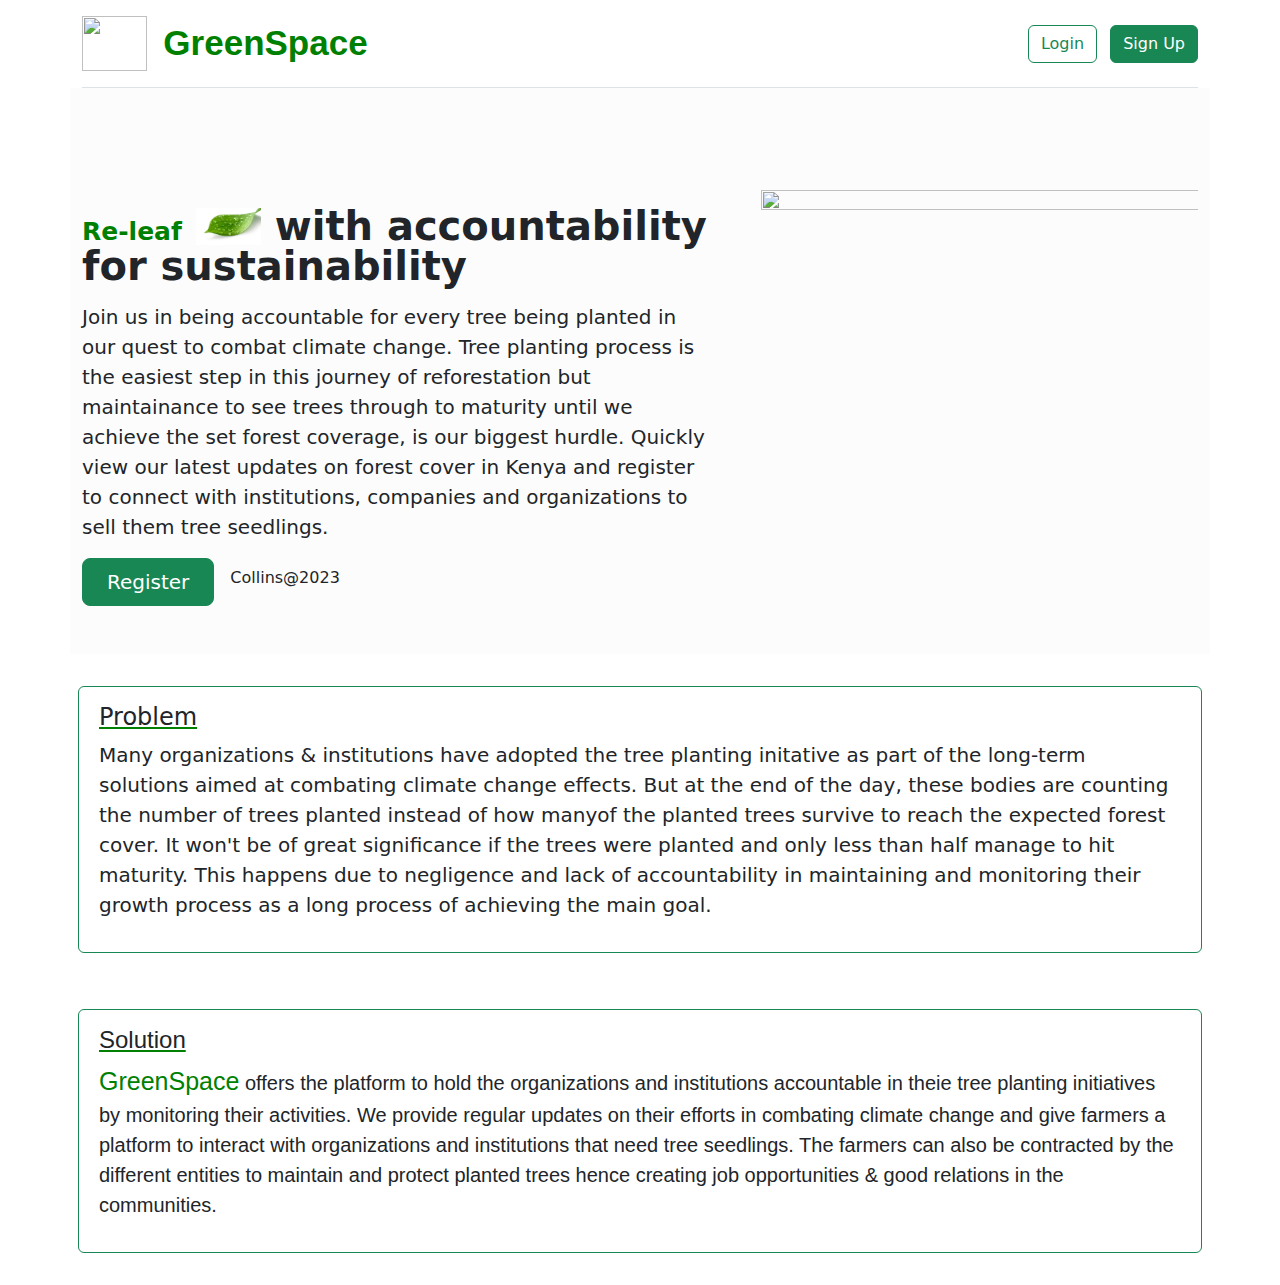
==== index.html @ 2d8c8b68 "changes on hero page" ====
<!DOCTYPE html>
<html lang="en">
<head>
    <meta charset="UTF-8">
    <meta http-equiv="X-UA-Compatible" content="IE=edge">
    <meta name="viewport" content="width=device-width, initial-scale=1.0">
    <title> Green Space </title>
    <link rel="stylesheet" href="css/style.css">
    <link href="https://cdn.jsdelivr.net/npm/bootstrap@5.3.0-alpha1/dist/css/bootstrap.min.css" rel="stylesheet" >
    <link href="/docs/5.3/dist/css/bootstrap.min.css" rel="stylesheet" integrity="sha384-GLhlTQ8iRABdZLl6O3oVMWSktQOp6b7In1Zl3/Jr59b6EGGoI1aFkw7cmDA6j6gD" crossorigin="anonymous">

    <!-- Favicons -->
<link rel="apple-touch-icon" href="/docs/5.3/assets/img/favicons/apple-touch-icon.png" sizes="180x180">
<link rel="icon" href="/docs/5.3/assets/img/favicons/favicon-32x32.png" sizes="32x32" type="image/png">
<link rel="icon" href="/docs/5.3/assets/img/favicons/favicon-16x16.png" sizes="16x16" type="image/png">
<link rel="manifest" href="/docs/5.3/assets/img/favicons/manifest.json">
<link rel="mask-icon" href="/docs/5.3/assets/img/favicons/safari-pinned-tab.svg" color="#712cf9">
<link rel="icon" href="/docs/5.3/assets/img/favicons/favicon.ico">
</head>
<body>
      
      <main>
    
        <div class="container">
          <header class="d-flex flex-wrap align-items-center justify-content-center justify-content-md-between py-3 mb-4 border-bottom">
            <a href="/" class="d-flex align-items-center col-md-3 mb-2 mb-md-0 text-dark text-decoration-none">
                <img src="assets/logo.jpg" alt="" class="bi me-2" width="65" height="55" role="img" >
              <span id="logo" class="">GreenSpace</span>
            </a>
            <div class="col-md-3 text-end">
              <a href="login.html" class="btn btn-outline-success me-2">Login</a>
              <a href="register.html" class="btn btn-success">Sign Up</a>
            </div>
          </header>
        </div>
    


        <!-- hero -->
        <div id="hero" class="container col-xxl-8 mt-5">
            <div class="row flex-lg-row-reverse align-items-center g-5 py-5">
              <div class="col-10 col-sm-8 col-lg-5">
                <img src="assets/tree14-removebg-preview.jpg" class="d-block mx-lg-auto img-fluid" alt="" width="800" height="750" loading="lazy">
              </div>
              <div class="col-lg-7">
                <h1 class=" fw-bold lh-1 mb-3"> 
                    <span class="releaf">Re-leaf</span>  <img src="assets/leaff.jpg" alt="" class="bi mt-4" width="65" height="37" role="img" > with accountability for sustainability</h1>
                <p class="lead">Join us in being accountable for every tree being planted in our quest to combat climate change.
                   Tree planting process is the easiest step in this journey of reforestation but maintainance to see trees through to maturity until
                   we achieve the set forest coverage, is our biggest hurdle. Quickly view our latest updates on forest cover in Kenya and register to connect with institutions, companies and organizations to 
                sell them tree seedlings.</p>
                <div class="d-grid gap-2 d-md-flex justify-content-md-start">
                  <button type="button" class="btn btn-success btn-lg px-4 me-md-2">Register</button>
                  <span class="mt-2">Collins@2023</span>
                  
                </div>
              </div>
            </div>
          </div>

          <div class="container col-xxl-12 mt-3">
            <div class="row py-3 g-2">
              <div class="card border-success mb-3">
                
                <div class="card-body">
                  <h4 id="title" class="card-title mb-2">Problem</h4>
                  <p class="lead">Many organizations & institutions have adopted the tree planting initative
                    as part of the long-term solutions aimed at combating climate change effects.
                  
                    But at the end of the day, these bodies are counting the number of trees planted instead of how manyof the planted trees survive to 
                    reach the expected forest cover. It won't be of great significance if the trees were planted and only less than half manage to hit maturity.
                    This happens due to negligence and lack of accountability in maintaining and monitoring their growth 
                    process as a long process of achieving the main goal.
                  </p>
                </div>
              </div>
            </div>
          </div>

          
          <div  class="container col-xxl-12 mt-3">
            <div class="row py-3 g-2">
              <div id="wave" class="card border-success mb-3">
                
                <div class="card-body">
                  <h4 id="title" class="card-title mb-2">Solution</h4>
                  <p class="lead"> <span class=" releaf">GreenSpace</span> offers the platform to hold the organizations and institutions accountable in theie tree planting initiatives by monitoring
                    their activities. We provide regular updates on their efforts in combating climate change and give farmers a platform to interact with organizations and institutions that need tree seedlings.
                    The farmers can also be contracted by the different entities to maintain and protect planted trees hence creating job opportunities & good relations in the communities.
                  </p>
                </div>
              </div>
            </div>
          </div>

          

      </main>
    <script src="https://cdn.jsdelivr.net/npm/bootstrap@5.3.0-alpha1/dist/js/bootstrap.bundle.min.js" ></script>
    <script src="js/script.js"></script>
</body>
</html>
---- css/style.css ----
.bd-placeholder-img {
    font-size: 1.125rem;
    text-anchor: middle;
    -webkit-user-select: none;
    -moz-user-select: none;
    user-select: none;
  }

  @media (min-width: 768px) {
    .bd-placeholder-img-lg {
      font-size: 3.5rem;
    }
  }

  .b-example-divider {
    height: 1rem;
    background-color: rgba(0, 0, 0, .1);
    border: solid rgba(0, 0, 0, .15);
    border-width: 1px 0;
    box-shadow: inset 0 .5em 1.5em rgba(0, 0, 0, .1), inset 0 .125em .5em rgba(0, 0, 0, .15);
  }

  .b-example-vr {
    flex-shrink: 0;
    width: 1.5rem;
    height: 100vh;
  }

  .bi {
    vertical-align: -.125em;
    fill: currentColor;
  }

  .nav-scroller {
    position: relative;
    z-index: 2;
    height: 2.75rem;
    overflow-y: hidden;
  }

  .nav-scroller .nav {
    display: flex;
    flex-wrap: nowrap;
    padding-bottom: 1rem;
    margin-top: -1px;
    overflow-x: auto;
    text-align: center;
    white-space: nowrap;
    -webkit-overflow-scrolling: touch;
  }

  #logo{
    color: green;
    font-weight: bolder;
    margin-left: 3%;
    font-size: 35px;
    font-family: 'Lucida Sans', 'Lucida Sans Regular', 'Lucida Grande', 'Lucida Sans Unicode', Geneva, Verdana, sans-serif;
  }




  /* Extra CSS */

  .form-control-dark {
    border-color: var(--bs-gray);
  }
  .form-control-dark:focus {
    border-color: #fff;
    box-shadow: 0 0 0 .25rem rgba(255, 255, 255, .25);
  }
  
  .text-small {
    font-size: 85%;
  }
  
  .dropdown-toggle {
    outline: 0;
  }


  /* Hero section */

  .bd-placeholder-img {
    font-size: 1.125rem;
    text-anchor: middle;
    -webkit-user-select: none;
    -moz-user-select: none;
    user-select: none;
  }

  @media (min-width: 768px) {
    .bd-placeholder-img-lg {
      font-size: 3.5rem;
    }
  }

  .b-example-divider {
    height: 3rem;
    background-color: rgba(0, 0, 0, .1);
    border: solid rgba(0, 0, 0, .15);
    border-width: 1px 0;
    box-shadow: inset 0 .5em 1.5em rgba(0, 0, 0, .1), inset 0 .125em .5em rgba(0, 0, 0, .15);
  }

  .b-example-vr {
    flex-shrink: 0;
    width: 1.5rem;
    height: 100vh;
  }

  .bi {
    vertical-align: -.125em;
    fill: currentColor;
  }

  .nav-scroller {
    position: relative;
    z-index: 2;
    height: 2.75rem;
    overflow-y: hidden;
  }

  .nav-scroller .nav {
    display: flex;
    flex-wrap: nowrap;
    padding-bottom: 1rem;
    margin-top: -1px;
    overflow-x: auto;
    text-align: center;
    white-space: nowrap;
    -webkit-overflow-scrolling: touch;
  }
  #hero{
    background-color: rgb(252, 252, 252) ;
  }
  .releaf{
    color: green;
  }

  #title{
    text-decoration-line: underline ;
    text-decoration-color: green;
  }

  .releaf{
    color: green;
    font-size: 25px;
  }




  /* Wave */

  #wave {
    margin: auto;
    font-family: -apple-system, BlinkMacSystemFont, sans-serif;
    overflow: auto;
    background: linear-gradient(315deg, #cadecb 3%, white 38%, #95bd98 68%, white 98%);
    animation: gradient 15s ease infinite;
    background-size: 400% 400%;
    background-attachment: fixed;
}

@keyframes gradient {
    0% {
        background-position: 0% 0%;
    }
    50% {
        background-position: 100% 100%;
    }
    100% {
        background-position: 0% 0%;
    }
}

.wave {
    background: rgb(255 255 255 / 25%);
    border-radius: 1000% 1000% 0 0;
    position: fixed;
    width: 200%;
    height: 12em;
    animation: wave 10s -3s linear infinite;
    transform: translate3d(0, 0, 0);
    opacity: 0.8;
    bottom: 0;
    left: 0;
    z-index: -1;
}

.wave:nth-of-type(2) {
    bottom: -1.25em;
    animation: wave 18s linear reverse infinite;
    opacity: 0.8;
}

.wave:nth-of-type(3) {
    bottom: -2.5em;
    animation: wave 20s -1s reverse infinite;
    opacity: 0.9;
}

@keyframes wave {
    2% {
        transform: translateX(1);
    }

    25% {
        transform: translateX(-25%);
    }

    50% {
        transform: translateX(-50%);
    }

    75% {
        transform: translateX(-25%);
    }

    100% {
        transform: translateX(1);
    }
}
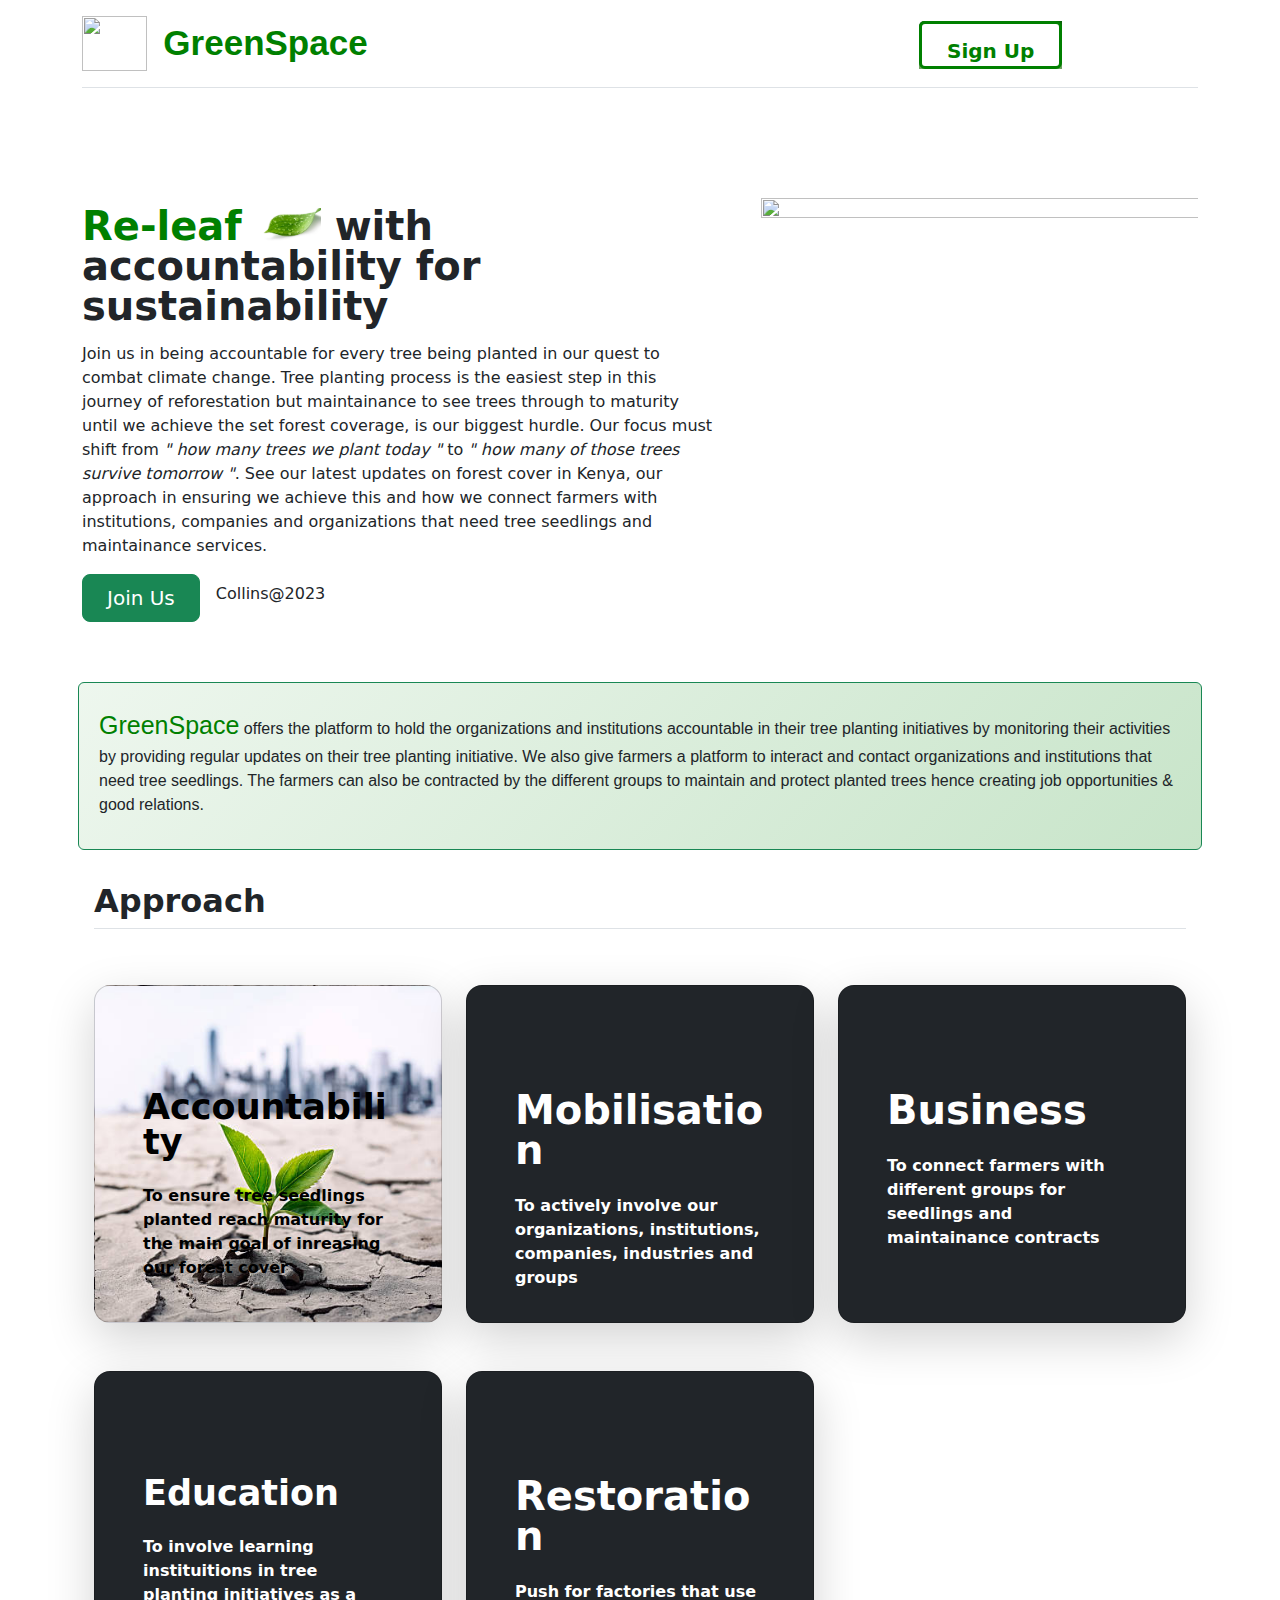
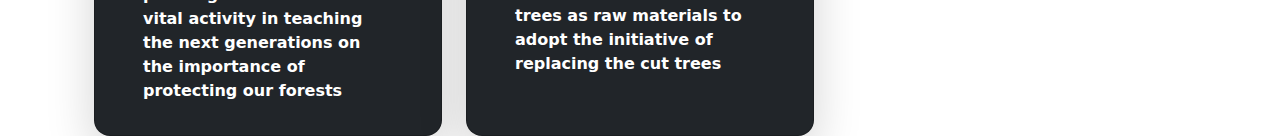
==== commit 790611b2: "details" ====
--- a/index.html
+++ b/index.html
@@ -27,9 +27,22 @@
                 <img src="assets/logo.jpg" alt="" class="bi me-2" width="65" height="55" role="img" >
               <span id="logo" class="">GreenSpace</span>
             </a>
-            <div class="col-md-3 text-end">
-              <a href="login.html" class="btn btn-outline-success me-2">Login</a>
-              <a href="register.html" class="btn btn-success">Sign Up</a>
+            <div class="col-md-3 " id="main" role="main">
+              <ul class="menu d-flex">
+              <!-- <li style="list-style-type: none;"> <a href="login.html" class="btn btn-outline-success me-2">Login</a></li> -->
+              <li ><a href="" id="dropdownmenu" class="btn btn-success " >Sign Up</a>
+                <ul class="submenu">
+                  <li class="mt-1"><a href="#">Submenu a</a></li>
+                  <li><a href="index.html">Home</a></li>
+                  <li><a href="register.html">Sign Up</a></li>
+                  <li><a href="login.html">Login</a></li>
+                  <li><a href="#">About</a></li>
+                  <li><a href="#">Summary</a></li>
+                  <li><a href="#">Seedlings</a></li>
+                  <li><a href="#"></a></li>
+              </ul>
+             </li>
+             </ul> 
             </div>
           </header>
         </div>
@@ -37,7 +50,7 @@
 
 
         <!-- hero -->
-        <div id="hero" class="container col-xxl-8 mt-5">
+        <div style="background-color: white;" id="hero" class="container col-xxl-8 mt-5">
             <div class="row flex-lg-row-reverse align-items-center g-5 py-5">
               <div class="col-10 col-sm-8 col-lg-5">
                 <img src="assets/tree14-removebg-preview.jpg" class="d-block mx-lg-auto img-fluid" alt="" width="800" height="750" loading="lazy">
@@ -45,12 +58,12 @@
               <div class="col-lg-7">
                 <h1 class=" fw-bold lh-1 mb-3"> 
                     <span class="releaf">Re-leaf</span>  <img src="assets/leaff.jpg" alt="" class="bi mt-4" width="65" height="37" role="img" > with accountability for sustainability</h1>
-                <p class="lead">Join us in being accountable for every tree being planted in our quest to combat climate change.
+                <p >Join us in being accountable for every tree being planted in our quest to combat climate change.
                    Tree planting process is the easiest step in this journey of reforestation but maintainance to see trees through to maturity until
-                   we achieve the set forest coverage, is our biggest hurdle. Quickly view our latest updates on forest cover in Kenya and register to connect with institutions, companies and organizations to 
-                sell them tree seedlings.</p>
+                   we achieve the set forest coverage, is our biggest hurdle. Our focus must shift from <i>" how many trees we plant today "</i> to 
+                   <i>" how many of those trees survive tomorrow "</i>. See our latest updates on forest cover in Kenya, our approach in ensuring we achieve this and how we connect farmers with institutions, companies and organizations that need tree seedlings and maintainance services.</p>
                 <div class="d-grid gap-2 d-md-flex justify-content-md-start">
-                  <button type="button" class="btn btn-success btn-lg px-4 me-md-2">Register</button>
+                  <button type="button" class="btn btn-success btn-lg px-4 me-md-2">Join Us</button>
                   <span class="mt-2">Collins@2023</span>
                   
                 </div>
@@ -58,36 +71,78 @@
             </div>
           </div>
 
-          <div class="container col-xxl-12 mt-3">
+          
+          <div  class="container col-xxl-12 mt-1">
             <div class="row py-3 g-2">
-              <div class="card border-success mb-3">
+              <div id="wave" class="card border-success mb-3">
                 
                 <div class="card-body">
-                  <h4 id="title" class="card-title mb-2">Problem</h4>
-                  <p class="lead">Many organizations & institutions have adopted the tree planting initative
-                    as part of the long-term solutions aimed at combating climate change effects.
-                  
-                    But at the end of the day, these bodies are counting the number of trees planted instead of how manyof the planted trees survive to 
-                    reach the expected forest cover. It won't be of great significance if the trees were planted and only less than half manage to hit maturity.
-                    This happens due to negligence and lack of accountability in maintaining and monitoring their growth 
-                    process as a long process of achieving the main goal.
+                  <h4 id="title" class="card-title mb-2"></h4>
+                  <p> <span class=" releaf1">GreenSpace</span> offers the platform to hold the organizations and institutions accountable in their tree planting initiatives by monitoring
+                    their activities by providing regular updates on their tree planting initiative. We also give farmers a platform to interact and contact organizations and institutions that need tree seedlings.
+                    The farmers can also be contracted by the different groups to maintain and protect planted trees hence creating job opportunities & good relations.
                   </p>
                 </div>
               </div>
             </div>
           </div>
 
-          
-          <div  class="container col-xxl-12 mt-3">
-            <div class="row py-3 g-2">
-              <div id="wave" class="card border-success mb-3">
-                
-                <div class="card-body">
-                  <h4 id="title" class="card-title mb-2">Solution</h4>
-                  <p class="lead"> <span class=" releaf">GreenSpace</span> offers the platform to hold the organizations and institutions accountable in theie tree planting initiatives by monitoring
-                    their activities. We provide regular updates on their efforts in combating climate change and give farmers a platform to interact with organizations and institutions that need tree seedlings.
-                    The farmers can also be contracted by the different entities to maintain and protect planted trees hence creating job opportunities & good relations in the communities.
-                  </p>
+          <div class="container px-4 " id="custom-cards">
+            <h2  class="pb-2 border-bottom fw-bold">Approach</h2>
+        
+            <div class="row row-cols-1 row-cols-lg-3 align-items-stretch g-4 py-5">
+              <div class="col">
+                <div id="image1" class="card card-cover h-100 overflow-hidden text-bg-dark rounded-4 shadow-lg" >
+                  <div class="d-flex flex-column h-100 p-5 pb-3 text-white text-shadow-1">
+                    <h3 id="text1" class="pt-5 mt-2 mb-4 display-6 lh-1 fw-bold">Accountability</h3>
+                    <p style="color: black;" class="fw-bold">To ensure tree seedlings planted reach maturity for the main goal of inreasing our forest cover</p>
+                  
+                  </div>
+                </div>
+              </div>
+        
+              <div class="col">
+                <div id="image2" class="card card-cover h-100  overflow-hidden text-bg-dark rounded-4 shadow-lg" >
+                  <div class="d-flex flex-column h-100 p-5 pb-3 text-white text-shadow-1">
+                    <h3  id="text" class="pt-5 mt-2 mb-4 display-6 lh-1 fw-bold">Mobilisation</h3>
+                    <p class="fw-bold">To actively involve our organizations, institutions, companies, industries and groups</p>
+                  </div>
+                </div>
+              </div>
+        
+              <div class="col">
+                <div id="image3" class="card card-cover h-100 overflow-hidden text-bg-dark rounded-4 shadow-lg">
+                  <div class="d-flex flex-column h-100 p-5 pb-3 text-shadow-1">
+                    <h3 class="pt-5 mt-2 mb-4 display-6 lh-1 fw-bold">Business</h3>
+                    <p class="fw-bold">To connect farmers with different groups for seedlings and maintainance
+                      contracts
+                    </p>
+                  </div>
+                </div>
+              </div>
+            </div>
+          </div>
+
+          <div class="container px-4 " id="custom-cards">
+            <div class="row row-cols-1 row-cols-lg-3 align-items-stretch g-4 ">
+              <div class="col">
+                <div id="image4" class="card card-cover h-100 overflow-hidden text-bg-dark rounded-4 shadow-lg" >
+                  <div class="d-flex flex-column h-100 p-5 pb-3 text-white text-shadow-1">
+                    <h3 style="font-size: 35px;" class="pt-5 mt-2 mb-4 display-6 lh-1 fw-bold">Education</h3>
+                    <p  class="fw-bold">To involve learning instituitions in tree planting initiatives as a vital activity in teaching
+                      the next generations on the importance of protecting our forests
+                    </p>
+                  
+                  </div>
+                </div>
+              </div>
+        
+              <div class="col">
+                <div id="image5" class="card card-cover h-100  overflow-hidden text-bg-dark rounded-4 shadow-lg" >
+                  <div class="d-flex flex-column h-100 p-5 pb-3 text-white text-shadow-1">
+                    <h3  id="text" class="pt-5 mt-2 mb-4 display-6 lh-1 fw-bold">Restoration</h3>
+                    <p class="fw-bold">Push for factories that use trees as raw materials to adopt the initiative of replacing the cut trees</p>
+                  </div>
                 </div>
               </div>
             </div>
--- a/css/style.css
+++ b/css/style.css
@@ -143,7 +143,7 @@
     text-decoration-color: green;
   }
 
-  .releaf{
+  .releaf1{
     color: green;
     font-size: 25px;
   }
@@ -157,8 +157,8 @@
     margin: auto;
     font-family: -apple-system, BlinkMacSystemFont, sans-serif;
     overflow: auto;
-    background: linear-gradient(315deg, #cadecb 3%, white 38%, #95bd98 68%, white 98%);
-    animation: gradient 15s ease infinite;
+    background: linear-gradient(315deg, #cadecb 3%, white 38%, #b2dab4 68%, white 98%);
+    animation: gradient 10s ease infinite;
     background-size: 400% 400%;
     background-attachment: fixed;
 }
@@ -221,4 +221,260 @@
     100% {
         transform: translateX(1);
     }
+}
+
+
+/* Cards */
+#image1{
+  background-image: url('../assets/save5.jpg');
+  background-size: cover;
+
+}
+
+#image2{
+  background-image: url('../assets/responsible1.jpg');
+  background-size: cover;
+
+}
+#image3{
+  background-image: url('../assets/grow6.jpg');
+  background-size: cover;
+
+}
+#image4{
+  background-image: url('../assets/kids.jpg');
+  background-size: cover;
+
+}
+#image5{
+  background-image: url('../assets/restore.jpg');
+  background-size: cover;
+
+}
+#text1{
+  color: black;
+  font-size: 35px;
+}
+
+
+
+/* Toggle navbar */
+#dropdownmenu{
+  color: green;
+  font-size: 20px;
+  height: 48px;
+  border: 3px solid green;
+  background-color: white;
+  justify-items: center;
+
+}
+
+.menu, .menu ul {
+  list-style: none;
+  padding: 0;
+  margin: 0;
+}
+.menu {
+  height: 50px;
+  
+}
+.menu li {
+  background: linear-gradient(rgb(6, 100, 6), #71a364);
+  min-width: 140px;
+  border-radius: 5%;
+  margin-top: 1%;
+}
+.menu > li {
+  display: block;
+  float: left;
+  position: relative;
+}
+.menu > li:first-child {
+  border-radius: 5px 0 0;
+}
+.menu a {
+
+  color: #fcfafa;
+  display: block;
+  font-size: 15px;
+  line-height: 54px;
+  padding: 0 25px;
+  text-decoration: none;
+  font-weight: bold;
+}
+
+/* onhover styles */
+.menu li:hover {
+  background-color: white;
+  background: linear-gradient( rgb(204, 243, 196),  rgb(217, 247, 217));
+
+
+
+}
+.menu li:hover > a {
+  border-radius: 5px 0 0 0;
+  border-left: 3px solid green;
+  color: black;
+}
+
+/* submenu styles */
+.submenu {
+  left: 0;
+  max-height: 0;
+  position: absolute;
+  top: 100%;
+  z-index: 0;
+
+  -webkit-perspective: 400px;
+  -moz-perspective: 400px;
+  -ms-perspective: 400px;
+  -o-perspective: 400px;
+  perspective: 400px;
+}
+.submenu li {
+  opacity: 0;
+
+  -webkit-transform: rotateY(90deg);
+  -moz-transform: rotateY(90deg);
+  -ms-transform: rotateY(90deg);
+  -o-transform: rotateY(90deg);
+  transform: rotateY(90deg);
+
+  -webkit-transition: opacity .4s, -webkit-transform .5s;
+  -moz-transition: opacity .4s, -moz-transform .5s;
+  -ms-transition: opacity .4s, -ms-transform .5s;
+  -o-transition: opacity .4s, -o-transform .5s;
+  transition: opacity .4s, transform .5s;
+}
+.menu .submenu li:hover a {
+  border-radius: 0;
+  color: black;
+}
+.menu > li:hover .submenu, .menu > li:focus .submenu {
+  max-height: 2000px;
+  z-index: 10;
+}
+.menu > li:hover .submenu li, .menu > li:focus .submenu li {
+  opacity: 1;
+
+  -webkit-transform: none;
+  -moz-transform: none;
+  -ms-transform: none;
+  -o-transform: none;
+  transform: none;
+}
+
+/* CSS3 delays for transition effects */
+.menu li:hover .submenu li:nth-child(1) {
+  -webkit-transition-delay: 0s;
+  -moz-transition-delay: 0s;
+  -ms-transition-delay: 0s;
+  -o-transition-delay: 0s;
+  transition-delay: 0s;
+}
+.menu li:hover .submenu li:nth-child(2) {
+  -webkit-transition-delay: 50ms;
+  -moz-transition-delay: 50ms;
+  -ms-transition-delay: 50ms;
+  -o-transition-delay: 50ms;
+  transition-delay: 50ms;
+}
+.menu li:hover .submenu li:nth-child(3) {
+  -webkit-transition-delay: 100ms;
+  -moz-transition-delay: 100ms;
+  -ms-transition-delay: 100ms;
+  -o-transition-delay: 100ms;
+  transition-delay: 100ms;
+}
+.menu li:hover .submenu li:nth-child(4) {
+  -webkit-transition-delay: 150ms;
+  -moz-transition-delay: 150ms;
+  -ms-transition-delay: 150ms;
+  -o-transition-delay: 150ms;
+  transition-delay: 150ms;
+}
+.menu li:hover .submenu li:nth-child(5) {
+  -webkit-transition-delay: 200ms;
+  -moz-transition-delay: 200ms;
+  -ms-transition-delay: 200ms;
+  -o-transition-delay: 200ms;
+  transition-delay: 200ms;
+}
+.menu li:hover .submenu li:nth-child(6) {
+  -webkit-transition-delay: 250ms;
+  -moz-transition-delay: 250ms;
+  -ms-transition-delay: 250ms;
+  -o-transition-delay: 250ms;
+  transition-delay: 250ms;
+}
+.menu li:hover .submenu li:nth-child(7) {
+  -webkit-transition-delay: 300ms;
+  -moz-transition-delay: 300ms;
+  -ms-transition-delay: 300ms;
+  -o-transition-delay: 300ms;
+  transition-delay: 300ms;
+}
+.menu li:hover .submenu li:nth-child(8) {
+  -webkit-transition-delay: 350ms;
+  -moz-transition-delay: 350ms;
+  -ms-transition-delay: 350ms;
+  -o-transition-delay: 350ms;
+  transition-delay: 350ms;
+}
+
+.submenu li:nth-child(1) {
+  -webkit-transition-delay: 350ms;
+  -moz-transition-delay: 350ms;
+  -ms-transition-delay: 350ms;
+  -o-transition-delay: 350ms;
+  transition-delay: 350ms;
+}
+.submenu li:nth-child(2) {
+  -webkit-transition-delay: 300ms;
+  -moz-transition-delay: 300ms;
+  -ms-transition-delay: 300ms;
+  -o-transition-delay: 300ms;
+  transition-delay: 300ms;
+}
+.submenu li:nth-child(3) {
+  -webkit-transition-delay: 250ms;
+  -moz-transition-delay: 250ms;
+  -ms-transition-delay: 250ms;
+  -o-transition-delay: 250ms;
+  transition-delay: 250ms;
+}
+.submenu li:nth-child(4) {
+  -webkit-transition-delay: 200ms;
+  -moz-transition-delay: 200ms;
+  -ms-transition-delay: 200ms;
+  -o-transition-delay: 200ms;
+  transition-delay: 200ms;
+}
+.submenu li:nth-child(5) {
+  -webkit-transition-delay: 150ms;
+  -moz-transition-delay: 150ms;
+  -ms-transition-delay: 150ms;
+  -o-transition-delay: 150ms;
+  transition-delay: 150ms;
+}
+.submenu li:nth-child(6) {
+  -webkit-transition-delay: 100ms;
+  -moz-transition-delay: 100ms;
+  -ms-transition-delay: 100ms;
+  -o-transition-delay: 100ms;
+  transition-delay: 100ms;
+}
+.submenu li:nth-child(7) {
+  -webkit-transition-delay: 50ms;
+  -moz-transition-delay: 50ms;
+  -ms-transition-delay: 50ms;
+  -o-transition-delay: 50ms;
+  transition-delay: 50ms;
+}
+.submenu li:nth-child(8) {
+  -webkit-transition-delay: 0s;
+  -moz-transition-delay: 0s;
+  -ms-transition-delay: 0s;
+  -o-transition-delay: 0s;
+  transition-delay: 0s;
 }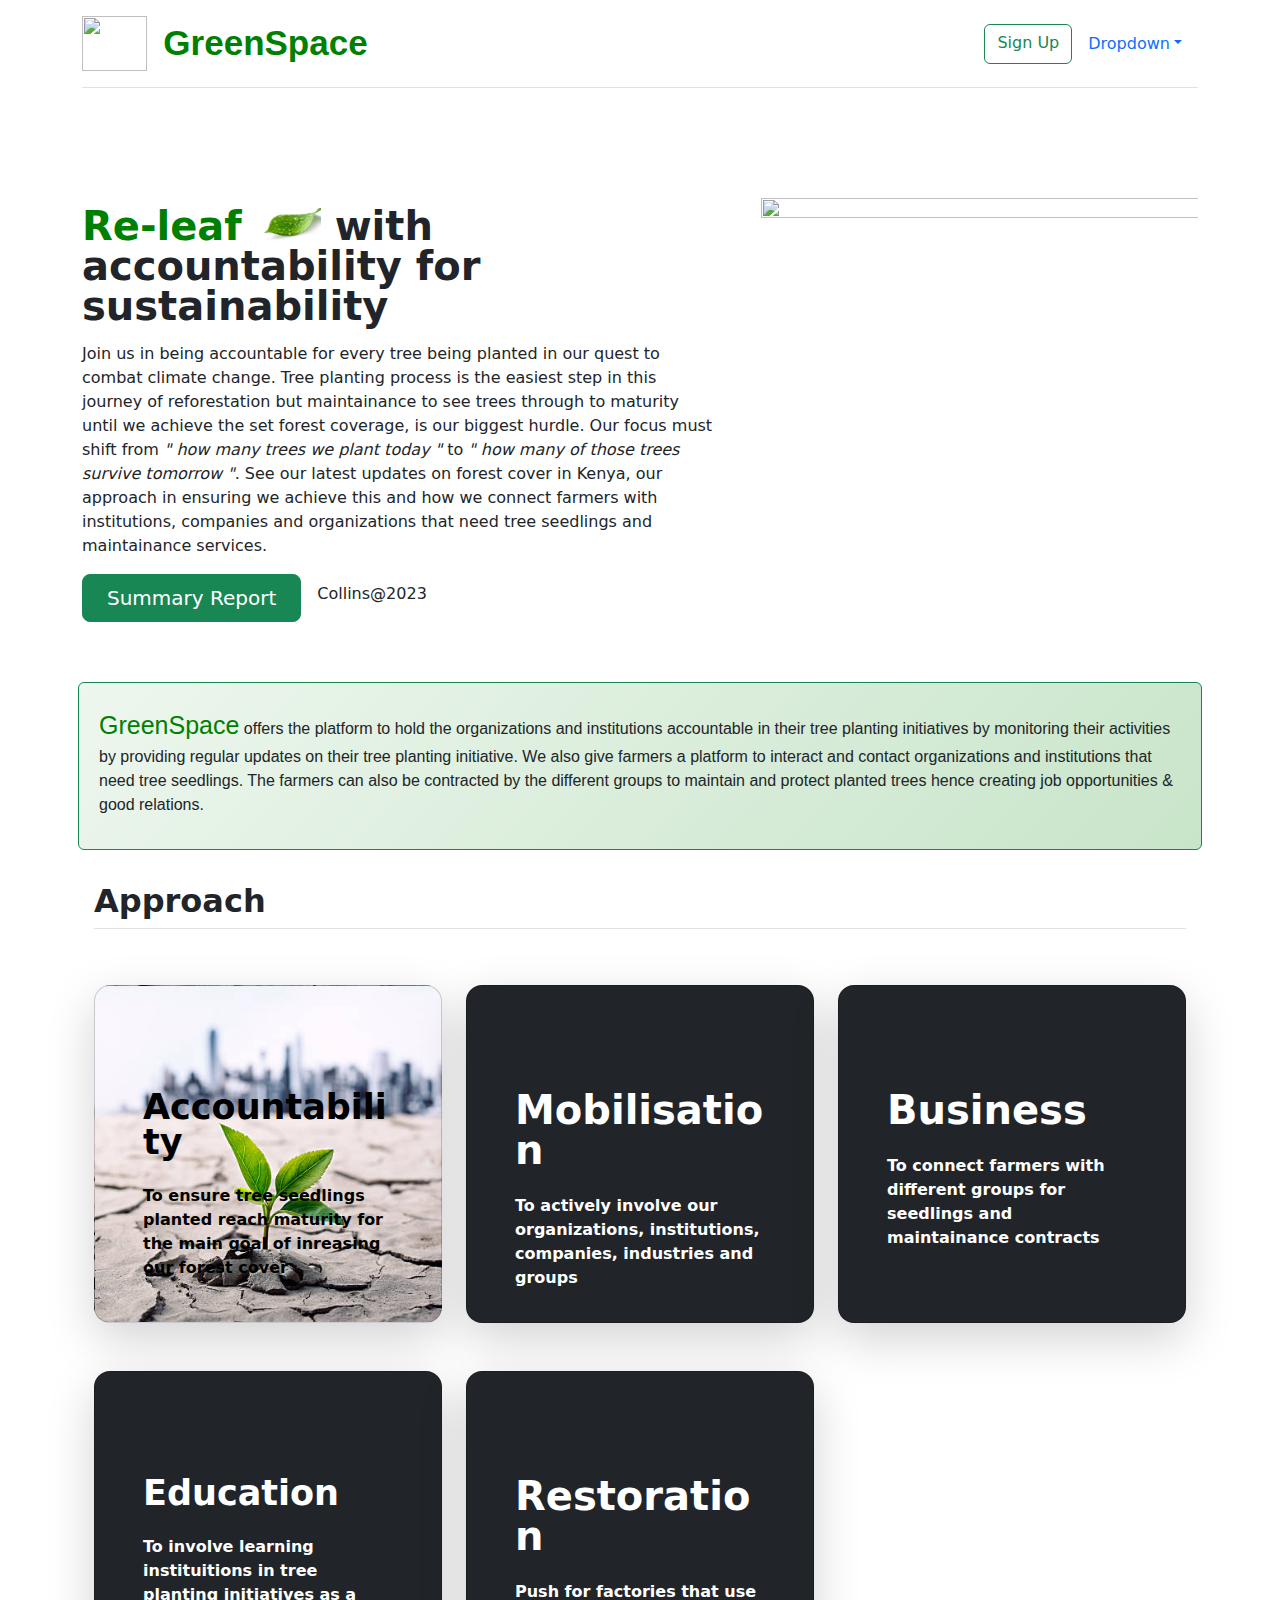
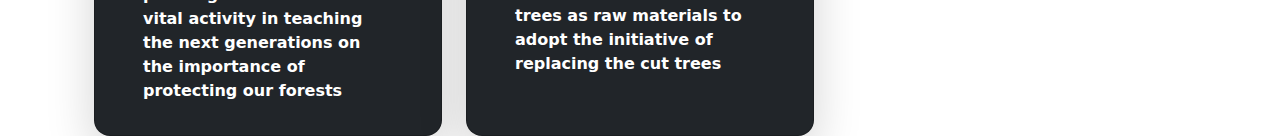
==== commit f18b3b73: "summary dashboard link" ====
--- a/index.html
+++ b/index.html
@@ -27,22 +27,24 @@
                 <img src="assets/logo.jpg" alt="" class="bi me-2" width="65" height="55" role="img" >
               <span id="logo" class="">GreenSpace</span>
             </a>
-            <div class="col-md-3 " id="main" role="main">
-              <ul class="menu d-flex">
-              <!-- <li style="list-style-type: none;"> <a href="login.html" class="btn btn-outline-success me-2">Login</a></li> -->
-              <li ><a href="" id="dropdownmenu" class="btn btn-success " >Sign Up</a>
-                <ul class="submenu">
-                  <li class="mt-1"><a href="#">Submenu a</a></li>
-                  <li><a href="index.html">Home</a></li>
-                  <li><a href="register.html">Sign Up</a></li>
-                  <li><a href="login.html">Login</a></li>
-                  <li><a href="#">About</a></li>
-                  <li><a href="#">Summary</a></li>
-                  <li><a href="#">Seedlings</a></li>
-                  <li><a href="#"></a></li>
+            <div class="text-end d-flex">
+              <a href="register.html" class="btn btn-outline-success" >Sign Up</a>
+              <ul class="nav nav-pills">
+                <li class="nav-item dropdown">
+                  <a class="nav-link dropdown-toggle show " id="drop" data-bs-toggle="dropdown" href="#" role="button" aria-haspopup="true" aria-expanded="true">Dropdown</a>
+                  <div id="glass" class="dropdown-menu hide" data-popper-placement="bottom-start" style="position: absolute; inset: 0px auto auto 0px; margin: 0px; transform: translate(0px, 42px);">
+                    <a class="dropdown-item" href="index.html">Home</a>
+                    <!-- <a class="dropdown-item" href="register.html">Sign Up</a> -->
+                    <a class="dropdown-item" href="login.html">Login</a>
+                    <a class="dropdown-item" href="#">How it Works</a>
+                    <a class="dropdown-item" href="#">Farmers Corner</a>
+                    <a class="dropdown-item" href="#">Blogs</a>
+                    <div class="dropdown-divider"></div>
+                    <h6 id="tree">Tree planting initiative</h6>
+                    <a class="dropdown-item" href="#">Summary Dashboard</a>
+                  </div>
+                </li>
               </ul>
-             </li>
-             </ul> 
             </div>
           </header>
         </div>
@@ -63,10 +65,11 @@
                    we achieve the set forest coverage, is our biggest hurdle. Our focus must shift from <i>" how many trees we plant today "</i> to 
                    <i>" how many of those trees survive tomorrow "</i>. See our latest updates on forest cover in Kenya, our approach in ensuring we achieve this and how we connect farmers with institutions, companies and organizations that need tree seedlings and maintainance services.</p>
                 <div class="d-grid gap-2 d-md-flex justify-content-md-start">
-                  <button type="button" class="btn btn-success btn-lg px-4 me-md-2">Join Us</button>
+                  <button type="button" class="btn btn-success btn-lg px-4 me-md-2">Summary Report</button>
                   <span class="mt-2">Collins@2023</span>
                   
                 </div>
+                
               </div>
             </div>
           </div>
@@ -148,6 +151,9 @@
             </div>
           </div>
 
+
+
+
           
 
       </main>
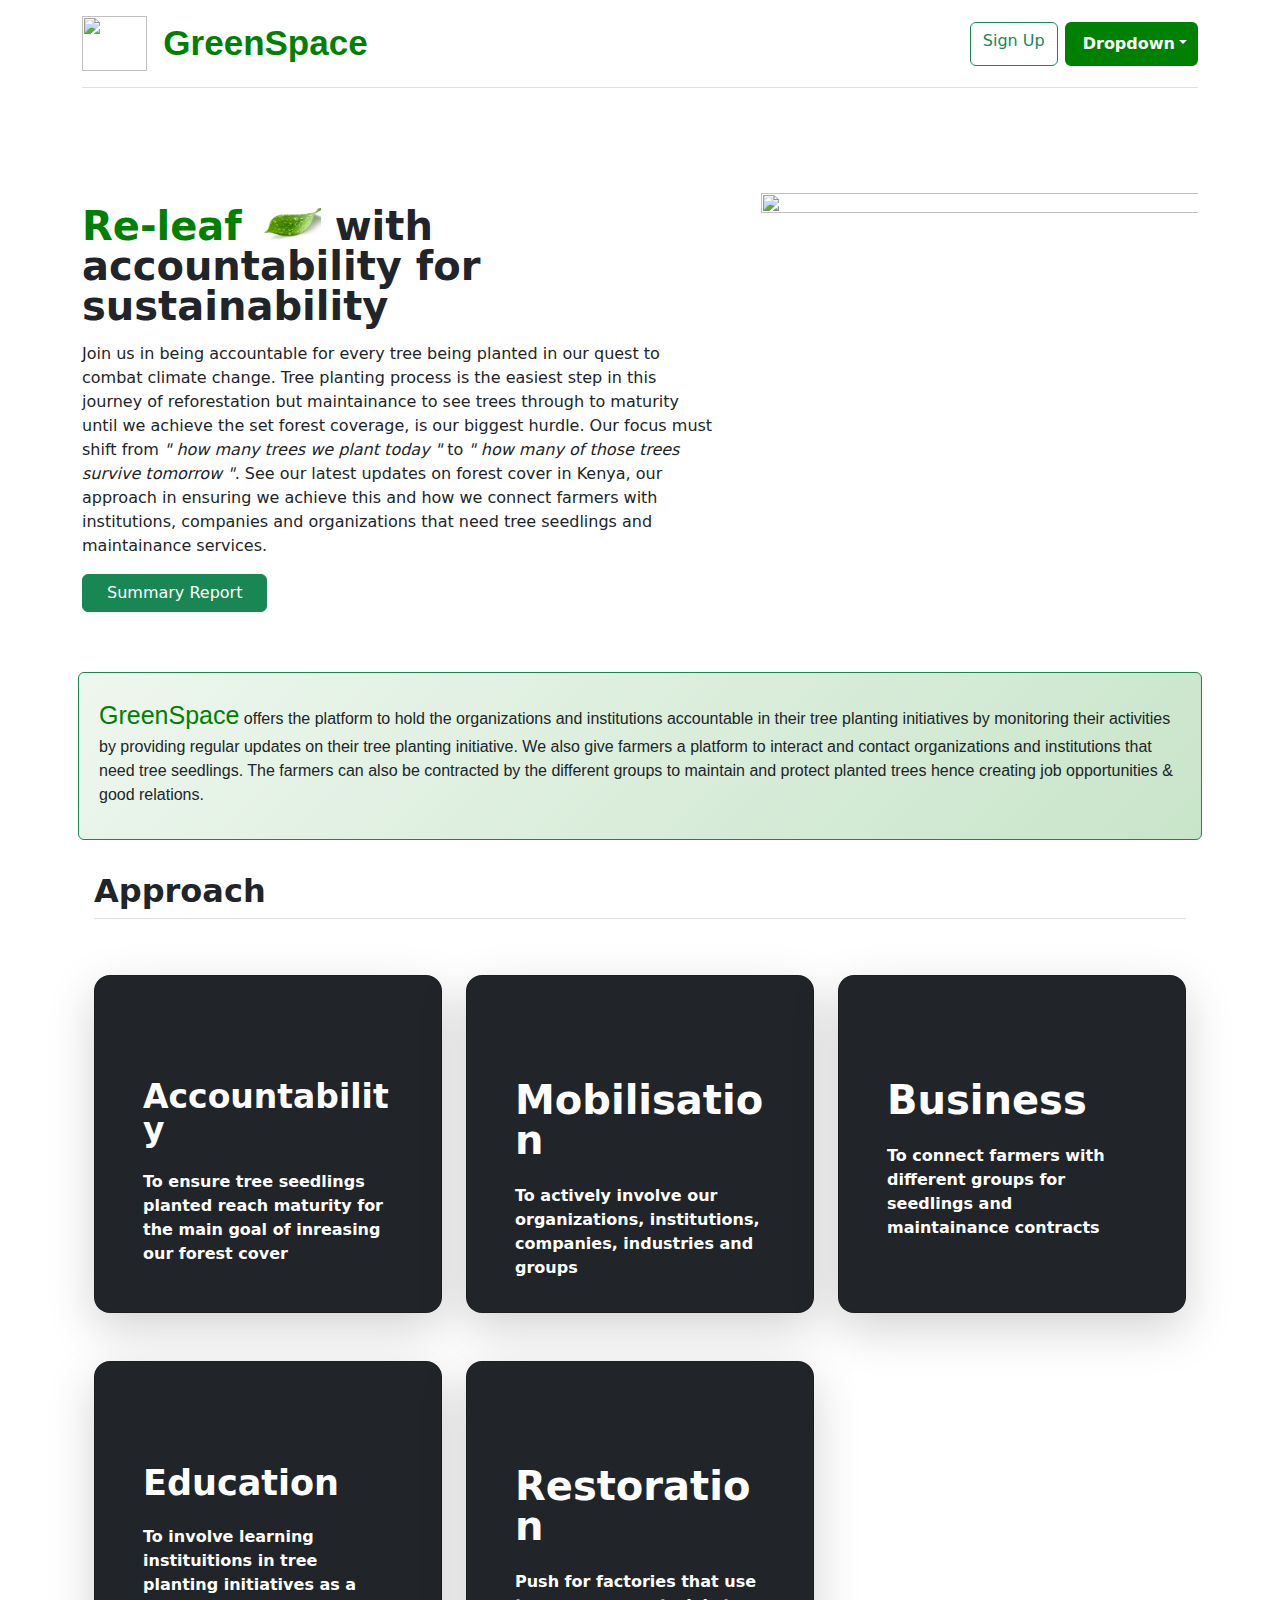
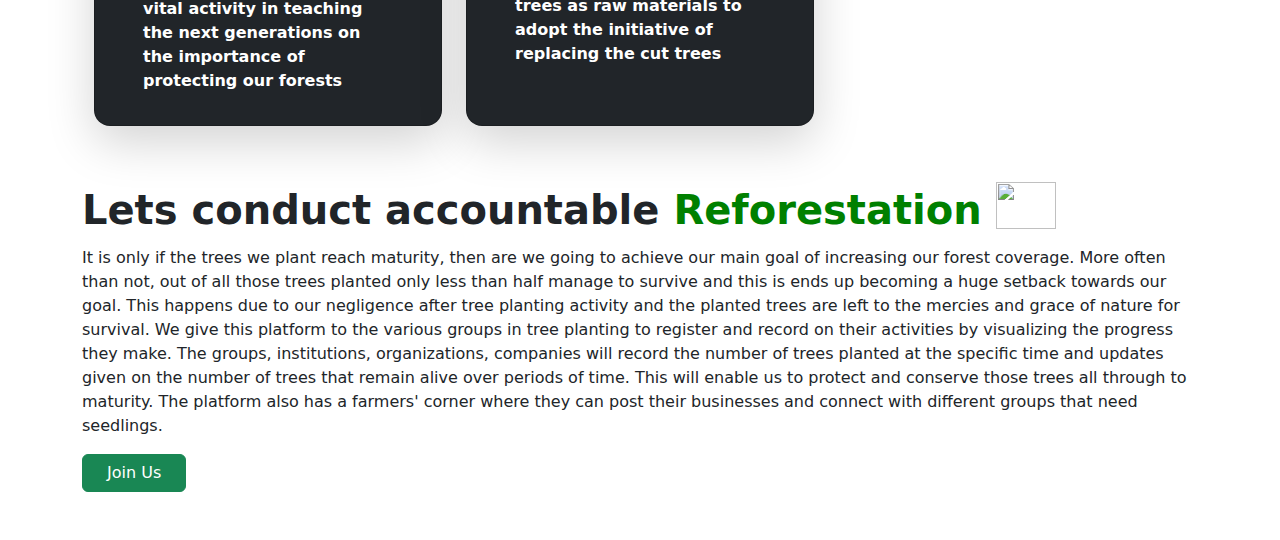
==== commit cca3d236: "details on approach" ====
--- a/index.html
+++ b/index.html
@@ -37,7 +37,7 @@
                     <!-- <a class="dropdown-item" href="register.html">Sign Up</a> -->
                     <a class="dropdown-item" href="login.html">Login</a>
                     <a class="dropdown-item" href="#">How it Works</a>
-                    <a class="dropdown-item" href="#">Farmers Corner</a>
+                    <a class="dropdown-item" href="#">Farmers' Corner</a>
                     <a class="dropdown-item" href="#">Blogs</a>
                     <div class="dropdown-divider"></div>
                     <h6 id="tree">Tree planting initiative</h6>
@@ -65,8 +65,7 @@
                    we achieve the set forest coverage, is our biggest hurdle. Our focus must shift from <i>" how many trees we plant today "</i> to 
                    <i>" how many of those trees survive tomorrow "</i>. See our latest updates on forest cover in Kenya, our approach in ensuring we achieve this and how we connect farmers with institutions, companies and organizations that need tree seedlings and maintainance services.</p>
                 <div class="d-grid gap-2 d-md-flex justify-content-md-start">
-                  <button type="button" class="btn btn-success btn-lg px-4 me-md-2">Summary Report</button>
-                  <span class="mt-2">Collins@2023</span>
+                  <button type="button" class="btn btn-success px-4 me-md-2">Summary Report</button>
                   
                 </div>
                 
@@ -98,7 +97,7 @@
                 <div id="image1" class="card card-cover h-100 overflow-hidden text-bg-dark rounded-4 shadow-lg" >
                   <div class="d-flex flex-column h-100 p-5 pb-3 text-white text-shadow-1">
                     <h3 id="text1" class="pt-5 mt-2 mb-4 display-6 lh-1 fw-bold">Accountability</h3>
-                    <p style="color: black;" class="fw-bold">To ensure tree seedlings planted reach maturity for the main goal of inreasing our forest cover</p>
+                    <p class="fw-bold">To ensure tree seedlings planted reach maturity for the main goal of inreasing our forest cover</p>
                   
                   </div>
                 </div>
@@ -151,6 +150,29 @@
             </div>
           </div>
 
+          <!-- How it Works -->
+          <div style="background-color: white;" id="hero" class="container col-xxl-8 mt-2">
+            <div class="row flex-lg-row-reverse align-items-center g-5 py-5">
+              <div class="col-lg-12">
+                <h1 class=" fw-bold lh-1 mb-3"> 
+                     Lets conduct accountable <span class="releaf">Reforestation</span>  <img src="assets/grow2.jpg" alt="" class="bi " width="60" height="47" role="img" ></h1>
+                <p >
+                  It is only if the trees we plant reach maturity, then are we going to achieve our main goal of increasing our forest coverage. More often than not, out of all those trees planted
+                  only less than half manage to survive and this is ends up becoming a huge setback towards our goal. This happens due to our negligence after tree planting activity and the planted trees are left
+                  to the mercies and grace of nature for survival. We give this platform to the various groups in tree planting to register and record on their activities by visualizing the progress they make. The 
+                  groups, institutions, organizations, companies will record the number of trees planted at the specific time and updates given on the number of trees that remain alive over periods of time. This will 
+                  enable us to protect and conserve those trees all through to maturity. The platform also has a farmers' corner where they can post their businesses and connect with different groups that need seedlings.
+                </p>
+                <div class="d-grid gap-2 d-md-flex justify-content-md-start">
+                  <button type="button" class="btn btn-success  px-4 me-md-2">Join Us</button>    
+                </div>
+              </div>
+              <!-- <div class="col-10 col-sm-8 col-lg-5">
+                <img src="assets/save5.jpg" class="d-block mx-lg-auto img-fluid" alt="" width="900" height="800" >
+              </div> -->
+            </div>
+          </div>
+
 
 
 
--- a/css/style.css
+++ b/css/style.css
@@ -226,7 +226,7 @@
 
 /* Cards */
 #image1{
-  background-image: url('../assets/save5.jpg');
+  background-image: url('../assets/account.jpg');
   background-size: cover;
 
 }
@@ -252,229 +252,38 @@
 
 }
 #text1{
-  color: black;
-  font-size: 35px;
+  color: white;
+  font-size: 33px;
 }
 
 
 
 /* Toggle navbar */
-#dropdownmenu{
-  color: green;
-  font-size: 20px;
-  height: 48px;
-  border: 3px solid green;
+#drop{
+  border: 2px solid green;
+  margin-left: 5%;
+  min-width: 50px;
+  color: white;
+  background-color: green;
+  font-weight: bold;
+}
+#glass > a{
+  font-weight: bold;
+ color: black;
+}
+#glass :hover{
+  background-color: #119965;
+  font-weight: bold;
+  color: white;
+}
+#tree:hover{
+  color: gray;
   background-color: white;
-  justify-items: center;
-
-}
-
-.menu, .menu ul {
-  list-style: none;
-  padding: 0;
-  margin: 0;
-}
-.menu {
-  height: 50px;
-  
-}
-.menu li {
-  background: linear-gradient(rgb(6, 100, 6), #71a364);
-  min-width: 140px;
-  border-radius: 5%;
-  margin-top: 1%;
-}
-.menu > li {
-  display: block;
-  float: left;
-  position: relative;
-}
-.menu > li:first-child {
-  border-radius: 5px 0 0;
-}
-.menu a {
-
-  color: #fcfafa;
-  display: block;
-  font-size: 15px;
-  line-height: 54px;
-  padding: 0 25px;
-  text-decoration: none;
-  font-weight: bold;
-}
-
-/* onhover styles */
-.menu li:hover {
-  background-color: white;
-  background: linear-gradient( rgb(204, 243, 196),  rgb(217, 247, 217));
-
-
-
-}
-.menu li:hover > a {
-  border-radius: 5px 0 0 0;
-  border-left: 3px solid green;
-  color: black;
-}
-
-/* submenu styles */
-.submenu {
-  left: 0;
-  max-height: 0;
-  position: absolute;
-  top: 100%;
-  z-index: 0;
-
-  -webkit-perspective: 400px;
-  -moz-perspective: 400px;
-  -ms-perspective: 400px;
-  -o-perspective: 400px;
-  perspective: 400px;
-}
-.submenu li {
-  opacity: 0;
-
-  -webkit-transform: rotateY(90deg);
-  -moz-transform: rotateY(90deg);
-  -ms-transform: rotateY(90deg);
-  -o-transform: rotateY(90deg);
-  transform: rotateY(90deg);
-
-  -webkit-transition: opacity .4s, -webkit-transform .5s;
-  -moz-transition: opacity .4s, -moz-transform .5s;
-  -ms-transition: opacity .4s, -ms-transform .5s;
-  -o-transition: opacity .4s, -o-transform .5s;
-  transition: opacity .4s, transform .5s;
-}
-.menu .submenu li:hover a {
-  border-radius: 0;
-  color: black;
-}
-.menu > li:hover .submenu, .menu > li:focus .submenu {
-  max-height: 2000px;
-  z-index: 10;
-}
-.menu > li:hover .submenu li, .menu > li:focus .submenu li {
-  opacity: 1;
-
-  -webkit-transform: none;
-  -moz-transform: none;
-  -ms-transform: none;
-  -o-transform: none;
-  transform: none;
-}
-
-/* CSS3 delays for transition effects */
-.menu li:hover .submenu li:nth-child(1) {
-  -webkit-transition-delay: 0s;
-  -moz-transition-delay: 0s;
-  -ms-transition-delay: 0s;
-  -o-transition-delay: 0s;
-  transition-delay: 0s;
-}
-.menu li:hover .submenu li:nth-child(2) {
-  -webkit-transition-delay: 50ms;
-  -moz-transition-delay: 50ms;
-  -ms-transition-delay: 50ms;
-  -o-transition-delay: 50ms;
-  transition-delay: 50ms;
-}
-.menu li:hover .submenu li:nth-child(3) {
-  -webkit-transition-delay: 100ms;
-  -moz-transition-delay: 100ms;
-  -ms-transition-delay: 100ms;
-  -o-transition-delay: 100ms;
-  transition-delay: 100ms;
-}
-.menu li:hover .submenu li:nth-child(4) {
-  -webkit-transition-delay: 150ms;
-  -moz-transition-delay: 150ms;
-  -ms-transition-delay: 150ms;
-  -o-transition-delay: 150ms;
-  transition-delay: 150ms;
-}
-.menu li:hover .submenu li:nth-child(5) {
-  -webkit-transition-delay: 200ms;
-  -moz-transition-delay: 200ms;
-  -ms-transition-delay: 200ms;
-  -o-transition-delay: 200ms;
-  transition-delay: 200ms;
-}
-.menu li:hover .submenu li:nth-child(6) {
-  -webkit-transition-delay: 250ms;
-  -moz-transition-delay: 250ms;
-  -ms-transition-delay: 250ms;
-  -o-transition-delay: 250ms;
-  transition-delay: 250ms;
-}
-.menu li:hover .submenu li:nth-child(7) {
-  -webkit-transition-delay: 300ms;
-  -moz-transition-delay: 300ms;
-  -ms-transition-delay: 300ms;
-  -o-transition-delay: 300ms;
-  transition-delay: 300ms;
-}
-.menu li:hover .submenu li:nth-child(8) {
-  -webkit-transition-delay: 350ms;
-  -moz-transition-delay: 350ms;
-  -ms-transition-delay: 350ms;
-  -o-transition-delay: 350ms;
-  transition-delay: 350ms;
-}
-
-.submenu li:nth-child(1) {
-  -webkit-transition-delay: 350ms;
-  -moz-transition-delay: 350ms;
-  -ms-transition-delay: 350ms;
-  -o-transition-delay: 350ms;
-  transition-delay: 350ms;
-}
-.submenu li:nth-child(2) {
-  -webkit-transition-delay: 300ms;
-  -moz-transition-delay: 300ms;
-  -ms-transition-delay: 300ms;
-  -o-transition-delay: 300ms;
-  transition-delay: 300ms;
-}
-.submenu li:nth-child(3) {
-  -webkit-transition-delay: 250ms;
-  -moz-transition-delay: 250ms;
-  -ms-transition-delay: 250ms;
-  -o-transition-delay: 250ms;
-  transition-delay: 250ms;
-}
-.submenu li:nth-child(4) {
-  -webkit-transition-delay: 200ms;
-  -moz-transition-delay: 200ms;
-  -ms-transition-delay: 200ms;
-  -o-transition-delay: 200ms;
-  transition-delay: 200ms;
-}
-.submenu li:nth-child(5) {
-  -webkit-transition-delay: 150ms;
-  -moz-transition-delay: 150ms;
-  -ms-transition-delay: 150ms;
-  -o-transition-delay: 150ms;
-  transition-delay: 150ms;
-}
-.submenu li:nth-child(6) {
-  -webkit-transition-delay: 100ms;
-  -moz-transition-delay: 100ms;
-  -ms-transition-delay: 100ms;
-  -o-transition-delay: 100ms;
-  transition-delay: 100ms;
-}
-.submenu li:nth-child(7) {
-  -webkit-transition-delay: 50ms;
-  -moz-transition-delay: 50ms;
-  -ms-transition-delay: 50ms;
-  -o-transition-delay: 50ms;
-  transition-delay: 50ms;
-}
-.submenu li:nth-child(8) {
-  -webkit-transition-delay: 0s;
-  -moz-transition-delay: 0s;
-  -ms-transition-delay: 0s;
-  -o-transition-delay: 0s;
-  transition-delay: 0s;
+  font-weight: bold;
+}
+#tree{
+  font-weight: bold;
+  color: gray;
+  text-decoration-style: 2px solid;
+  text-decoration: 2px underline;
 }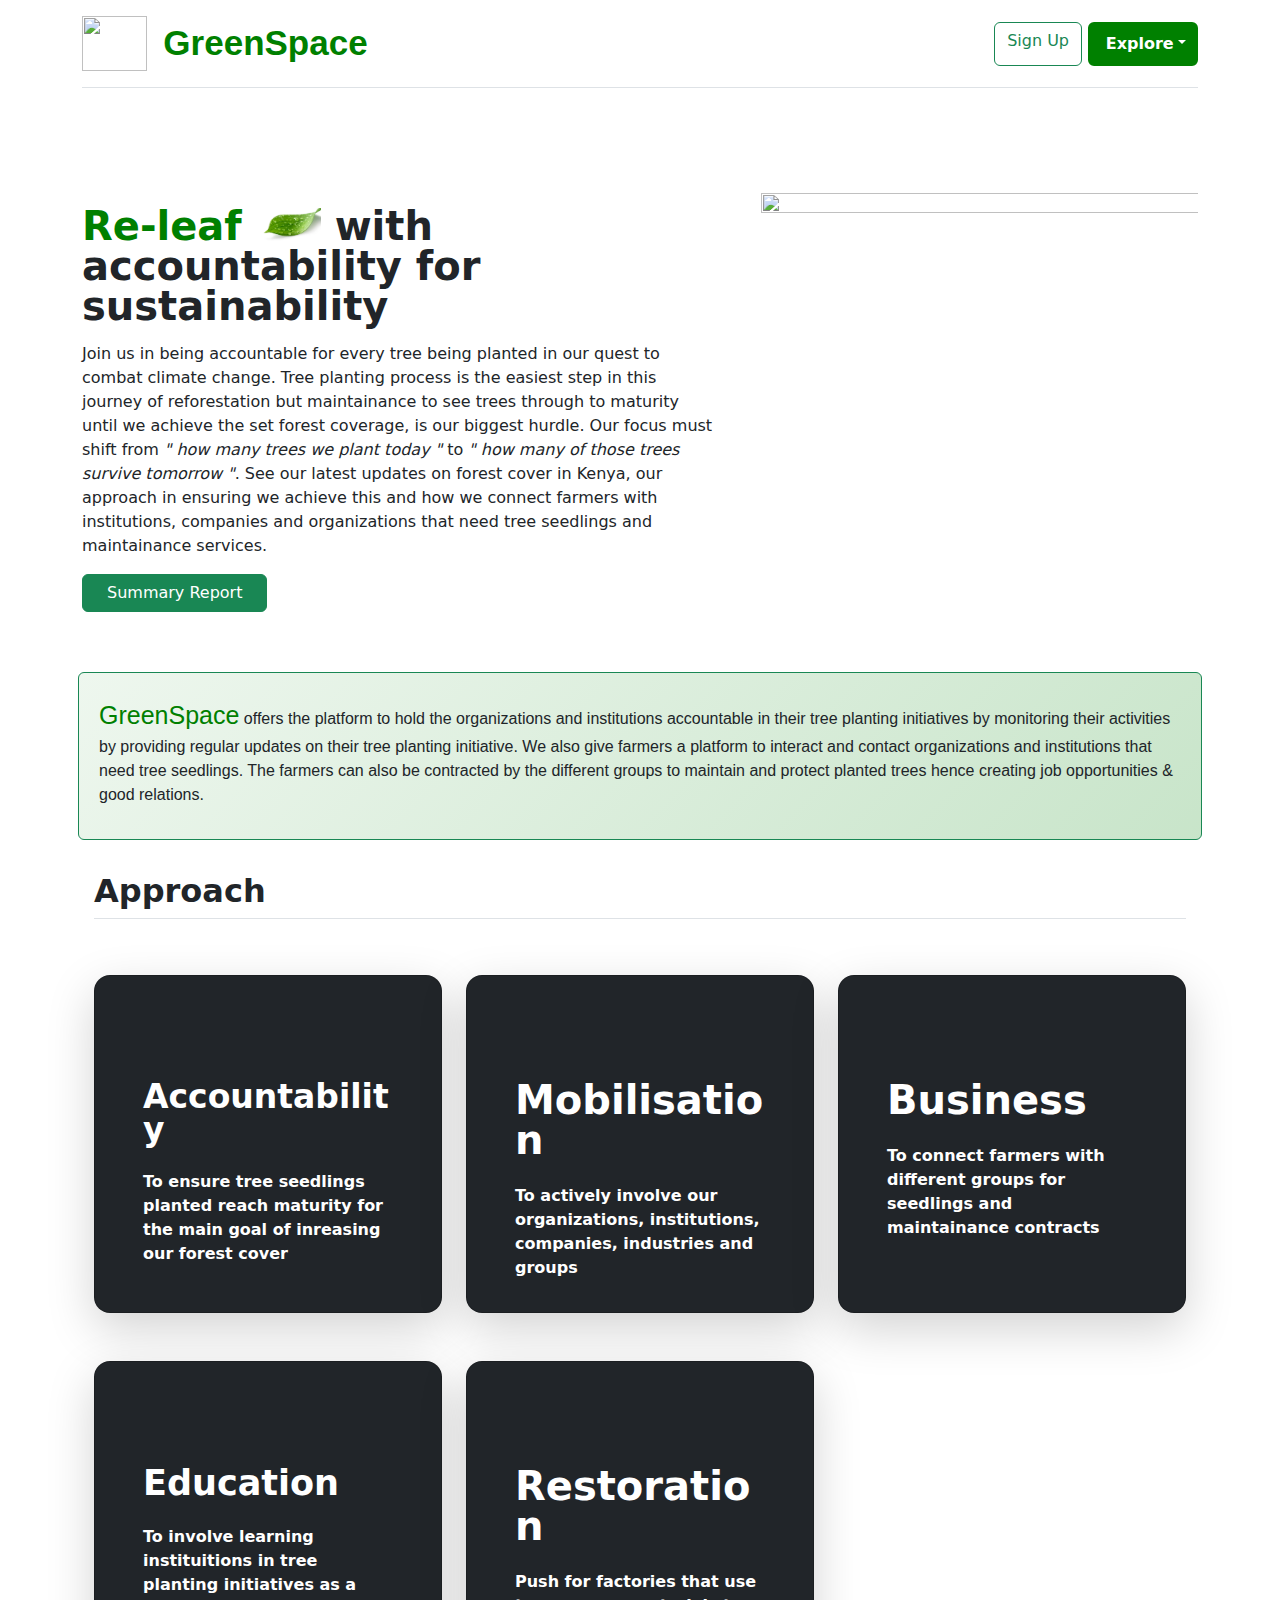
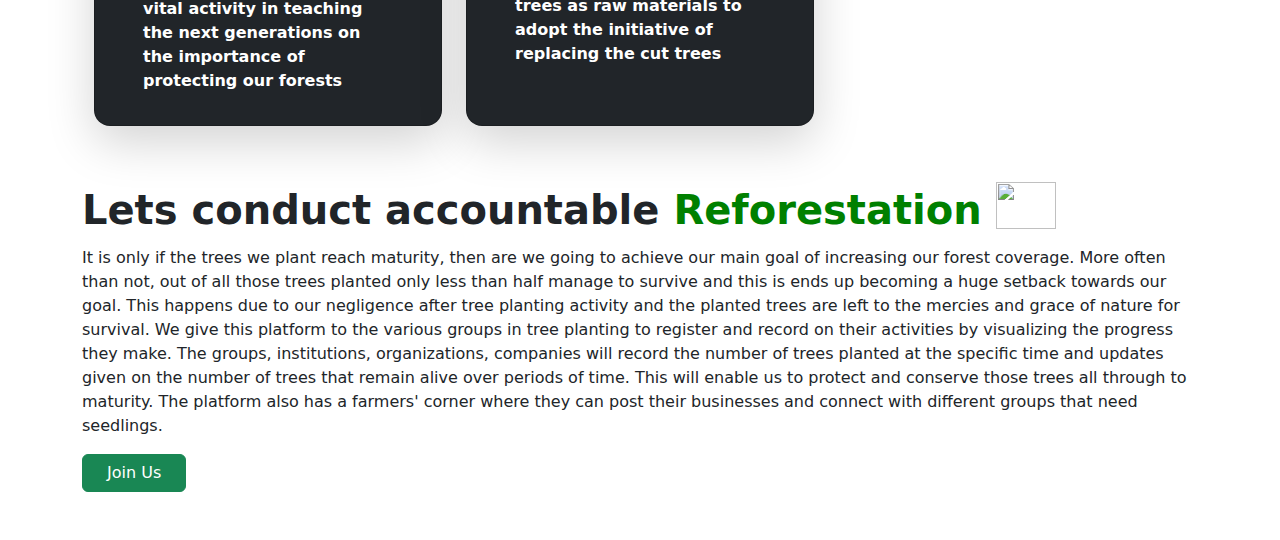
==== commit 672226b9: "explore button" ====
--- a/index.html
+++ b/index.html
@@ -31,7 +31,7 @@
               <a href="register.html" class="btn btn-outline-success" >Sign Up</a>
               <ul class="nav nav-pills">
                 <li class="nav-item dropdown">
-                  <a class="nav-link dropdown-toggle show " id="drop" data-bs-toggle="dropdown" href="#" role="button" aria-haspopup="true" aria-expanded="true">Dropdown</a>
+                  <a class="nav-link dropdown-toggle show " id="drop" data-bs-toggle="dropdown" href="#" role="button" aria-haspopup="true" aria-expanded="true">Explore</a>
                   <div id="glass" class="dropdown-menu hide" data-popper-placement="bottom-start" style="position: absolute; inset: 0px auto auto 0px; margin: 0px; transform: translate(0px, 42px);">
                     <a class="dropdown-item" href="index.html">Home</a>
                     <!-- <a class="dropdown-item" href="register.html">Sign Up</a> -->
@@ -173,11 +173,6 @@
             </div>
           </div>
 
-
-
-
-          
-
       </main>
     <script src="https://cdn.jsdelivr.net/npm/bootstrap@5.3.0-alpha1/dist/js/bootstrap.bundle.min.js" ></script>
     <script src="js/script.js"></script>
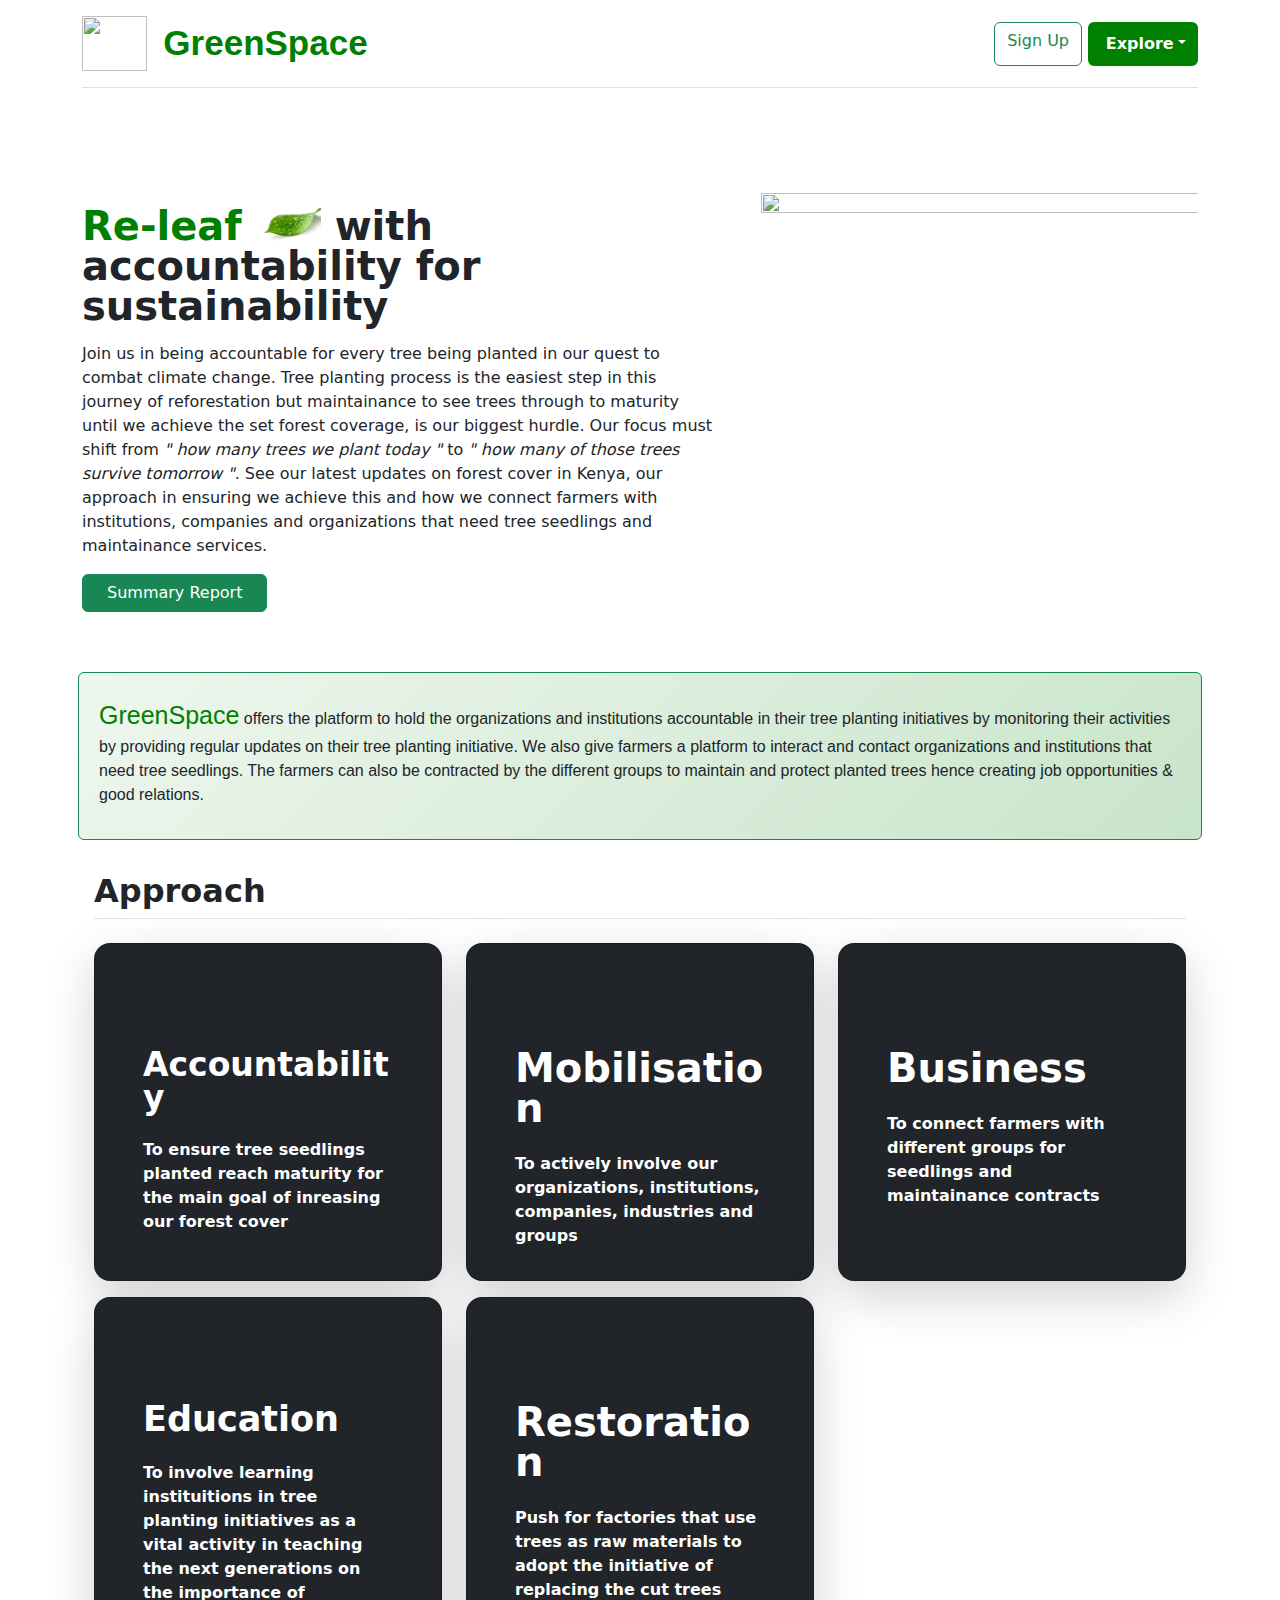
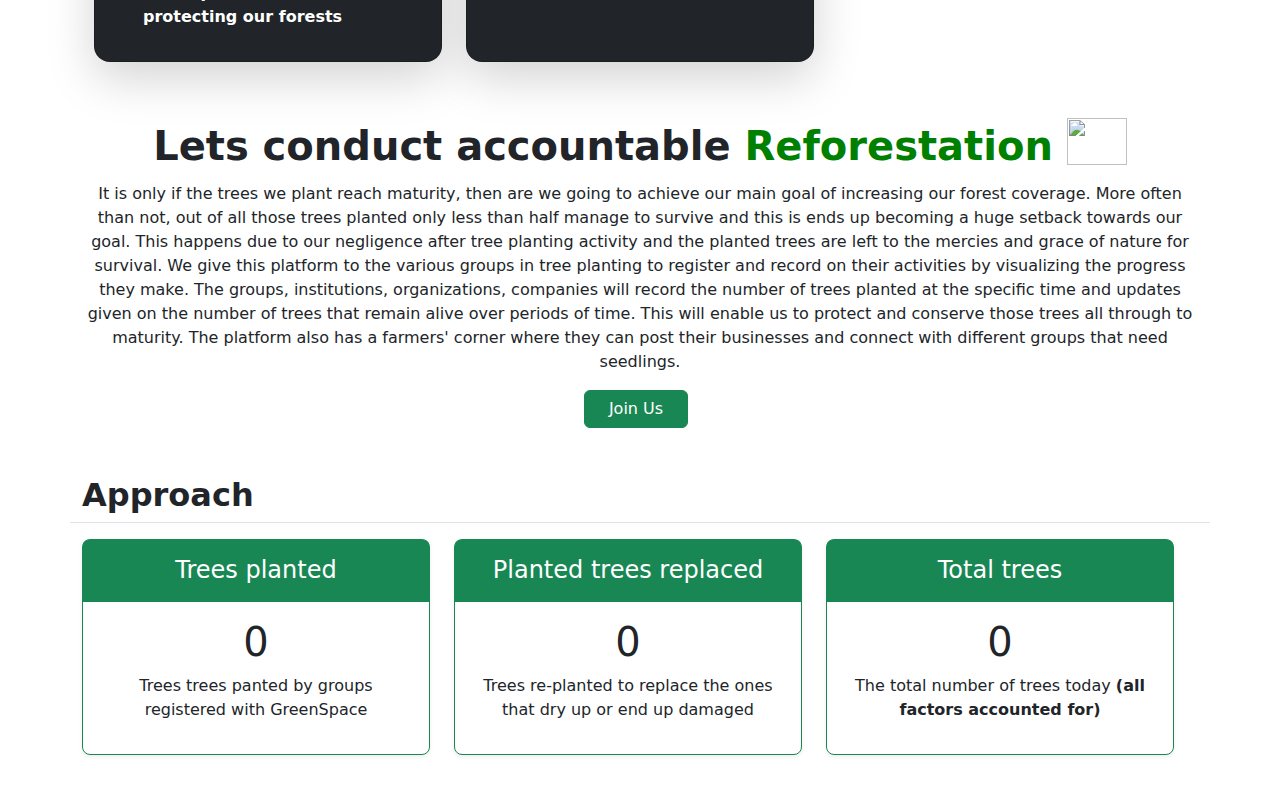
==== commit c8412d35: "summary report" ====
--- a/index.html
+++ b/index.html
@@ -90,9 +90,8 @@
           </div>
 
           <div class="container px-4 " id="custom-cards">
-            <h2  class="pb-2 border-bottom fw-bold">Approach</h2>
-        
-            <div class="row row-cols-1 row-cols-lg-3 align-items-stretch g-4 py-5">
+            <h2  class="pb-2 border-bottom fw-bold">Approach</h2>    
+            <div class="row row-cols-1 row-cols-lg-3 align-items-stretch g-4 py-3">
               <div class="col">
                 <div id="image1" class="card card-cover h-100 overflow-hidden text-bg-dark rounded-4 shadow-lg" >
                   <div class="d-flex flex-column h-100 p-5 pb-3 text-white text-shadow-1">
@@ -134,7 +133,6 @@
                     <p  class="fw-bold">To involve learning instituitions in tree planting initiatives as a vital activity in teaching
                       the next generations on the importance of protecting our forests
                     </p>
-                  
                   </div>
                 </div>
               </div>
@@ -153,7 +151,7 @@
           <!-- How it Works -->
           <div style="background-color: white;" id="hero" class="container col-xxl-8 mt-2">
             <div class="row flex-lg-row-reverse align-items-center g-5 py-5">
-              <div class="col-lg-12">
+              <div id="reforest" class="col-lg-12">
                 <h1 class=" fw-bold lh-1 mb-3"> 
                      Lets conduct accountable <span class="releaf">Reforestation</span>  <img src="assets/grow2.jpg" alt="" class="bi " width="60" height="47" role="img" ></h1>
                 <p >
@@ -163,13 +161,55 @@
                   groups, institutions, organizations, companies will record the number of trees planted at the specific time and updates given on the number of trees that remain alive over periods of time. This will 
                   enable us to protect and conserve those trees all through to maturity. The platform also has a farmers' corner where they can post their businesses and connect with different groups that need seedlings.
                 </p>
-                <div class="d-grid gap-2 d-md-flex justify-content-md-start">
+                <div class="d-grid gap-2 d-md-flex justify-content-md-center">
                   <button type="button" class="btn btn-success  px-4 me-md-2">Join Us</button>    
                 </div>
               </div>
               <!-- <div class="col-10 col-sm-8 col-lg-5">
                 <img src="assets/save5.jpg" class="d-block mx-lg-auto img-fluid" alt="" width="900" height="800" >
               </div> -->
+            </div>
+          </div>
+
+
+          <div class="container">
+            <div class="row">
+              <h2  class="pb-2 border-bottom fw-bold">Approach</h2>  
+              <div class="row row-cols-1 row-cols-md-3 mb-3 text-center py-2">
+                <div class="col">
+                  <div class="card mb-4 rounded-3 shadow-sm border-success">
+                    <div class="card-header py-3 text-bg-success border-success">
+                      <h4 class="my-0 fw-normal">Trees planted</h4>
+                    </div>
+                    <div class="card-body">
+                      <h1 class="card-title pricing-card-title">0<small class="text-muted fw-light"></small></h1>
+                      <p>Trees trees panted by groups registered with GreenSpace</p>
+                    </div>
+                  </div>
+                </div>
+                <div class="col">
+                  <div class="card mb-4 rounded-3 shadow-sm border-success">
+                    <div class="card-header py-3 text-bg-success border-success">
+                      <h4 class="my-0 fw-normal">Planted trees replaced</h4>
+                    </div>
+                    <div class="card-body">
+                      <h1 class="card-title pricing-card-title">0<small class="text-muted fw-light"></small></h1>
+                      <p>Trees re-planted to replace the ones that dry up or end up damaged</p>
+                    </div>
+                  </div>
+                </div>
+                <div class="col">
+                  <div class="card mb-4 rounded-3 shadow-sm border-success">
+                    <div class="card-header py-3 text-bg-success border-success">
+                      <h4 class="my-0 fw-normal">Total trees</h4>
+                    </div>
+                    <div class="card-body">
+                      <h1 class="card-title pricing-card-title">0<small class="text-muted fw-light"></small></h1>
+                      <p>The total number of trees today <strong>(all factors accounted for)</strong></p>
+                    </div>
+                  </div>
+                </div>
+              </div>
             </div>
           </div>
 
--- a/css/style.css
+++ b/css/style.css
@@ -255,6 +255,9 @@
   color: white;
   font-size: 33px;
 }
+#reforest{
+  text-align: center;
+}
 
 
 
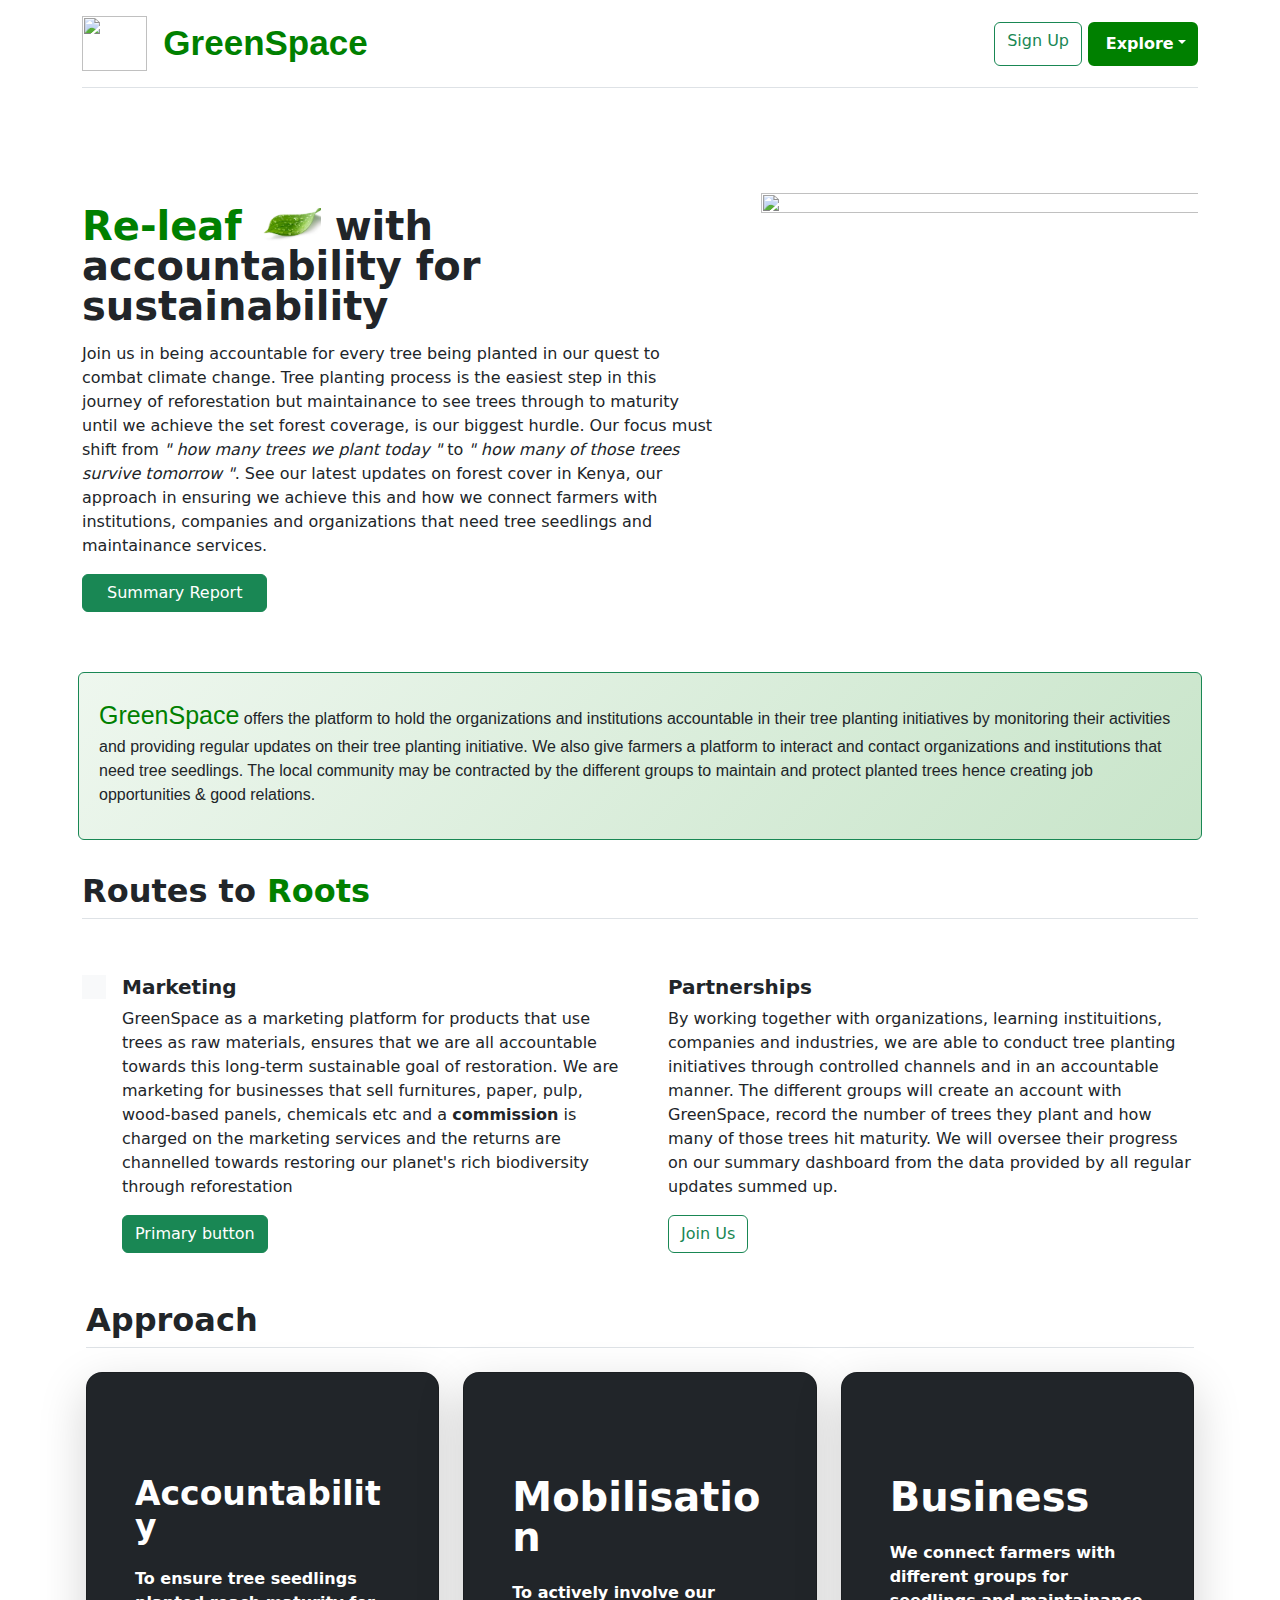
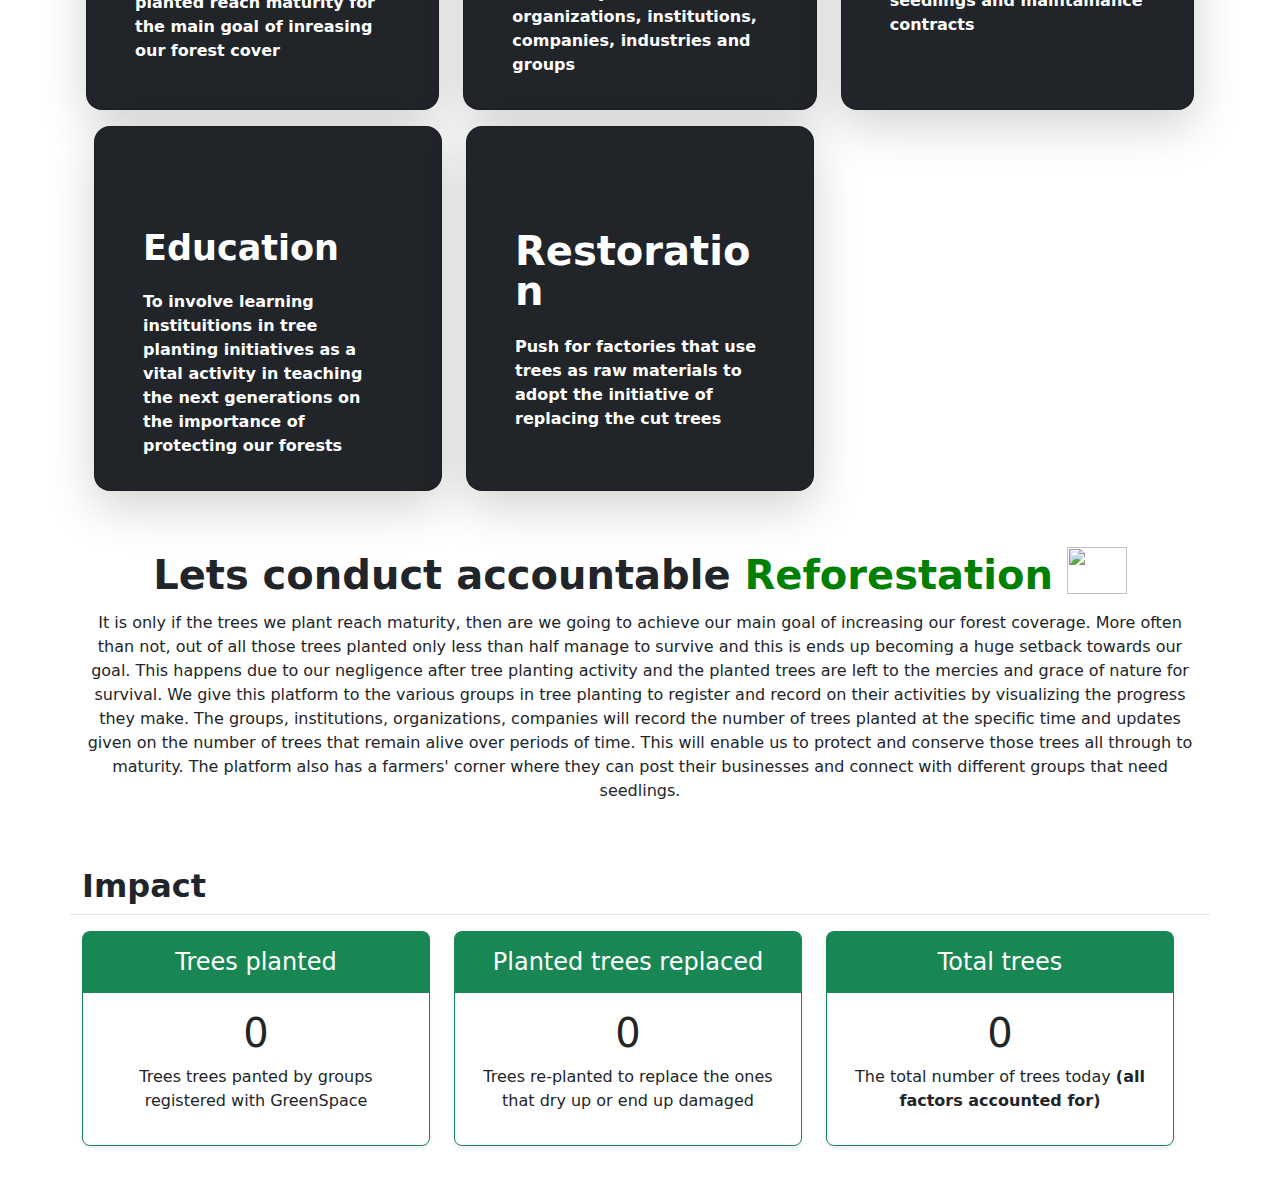
==== commit be1b08cf: "roots to routes" ====
--- a/index.html
+++ b/index.html
@@ -76,20 +76,62 @@
           
           <div  class="container col-xxl-12 mt-1">
             <div class="row py-3 g-2">
-              <div id="wave" class="card border-success mb-3">
-                
+              <div id="wave" class="card border-success mb-3">               
                 <div class="card-body">
                   <h4 id="title" class="card-title mb-2"></h4>
                   <p> <span class=" releaf1">GreenSpace</span> offers the platform to hold the organizations and institutions accountable in their tree planting initiatives by monitoring
-                    their activities by providing regular updates on their tree planting initiative. We also give farmers a platform to interact and contact organizations and institutions that need tree seedlings.
-                    The farmers can also be contracted by the different groups to maintain and protect planted trees hence creating job opportunities & good relations.
+                    their activities and providing regular updates on their tree planting initiative. We also give farmers a platform to interact and contact organizations and institutions that need tree seedlings.
+                    The local community may be contracted by the different groups to maintain and protect planted trees hence creating job opportunities & good relations.
                   </p>
                 </div>
               </div>
             </div>
           </div>
 
-          <div class="container px-4 " id="custom-cards">
+          <!-- Roots to Routes -->
+
+          <div class="container " id="hanging-icons">
+            <h2  class="pb-2 border-bottom fw-bold">Routes to <span class="root">Roots</span></h2>
+            <div class="row g-4 py-5">
+
+              <div class="col-6 d-flex align-items-start">
+                <div class="icon-square text-bg-light d-inline-flex align-items-center justify-content-center fs-4 flex-shrink-0 me-3">
+                  <svg class="bi" width="1em" height="1em"><use xlink:href="#cpu-fill"/></svg>
+                </div>
+                <div>
+                  <h3 class="fs-5 fw-bold">Marketing</h3>
+                  <p>GreenSpace as a marketing platform for products that use trees as raw materials, ensures that we are all accountable towards
+                    this long-term sustainable goal of restoration. We are marketing for businesses that sell furnitures, paper, pulp,
+                    wood-based panels, chemicals etc and a <b>commission</b> is charged on the marketing services and the returns are channelled towards
+                    restoring our planet's rich biodiversity through reforestation
+                  </p>
+                  <a href="#" class="btn btn-success">
+                    Primary button
+                  </a>
+                </div>
+              </div>
+
+              <div class="col-6 d-flex align-items-start">
+                <div class="icon-square text-bg-light d-inline-flex align-items-center justify-content-center fs-4 flex-shrink-0 me-3">
+                  <box-icon type='solid' name='group'></box-icon>
+                </div>
+                <div>
+                  <h3 class="fs-5 fw-bold">Partnerships</h3>
+                  <p>By working together with organizations, learning instituitions, companies and industries, we are able to conduct tree planting initiatives through controlled channels 
+                    and in an accountable manner. The different groups will create an account with GreenSpace, record the number of trees they plant and how many of those trees hit maturity. We will oversee their progress on our
+                    summary dashboard from the data provided by all regular updates summed up.
+                  </p>
+                  <a href="#" class="btn btn-outline-success">
+                    Join Us
+                  </a>
+                </div>
+              </div>
+            </div>
+          </div>
+          
+
+
+          <div class="container px-3 " id="custom-cards">
             <h2  class="pb-2 border-bottom fw-bold">Approach</h2>    
             <div class="row row-cols-1 row-cols-lg-3 align-items-stretch g-4 py-3">
               <div class="col">
@@ -115,7 +157,7 @@
                 <div id="image3" class="card card-cover h-100 overflow-hidden text-bg-dark rounded-4 shadow-lg">
                   <div class="d-flex flex-column h-100 p-5 pb-3 text-shadow-1">
                     <h3 class="pt-5 mt-2 mb-4 display-6 lh-1 fw-bold">Business</h3>
-                    <p class="fw-bold">To connect farmers with different groups for seedlings and maintainance
+                    <p class="fw-bold">We connect farmers with different groups for seedlings and maintainance
                       contracts
                     </p>
                   </div>
@@ -160,9 +202,8 @@
                   to the mercies and grace of nature for survival. We give this platform to the various groups in tree planting to register and record on their activities by visualizing the progress they make. The 
                   groups, institutions, organizations, companies will record the number of trees planted at the specific time and updates given on the number of trees that remain alive over periods of time. This will 
                   enable us to protect and conserve those trees all through to maturity. The platform also has a farmers' corner where they can post their businesses and connect with different groups that need seedlings.
-                </p>
-                <div class="d-grid gap-2 d-md-flex justify-content-md-center">
-                  <button type="button" class="btn btn-success  px-4 me-md-2">Join Us</button>    
+                </p> 
+                <div class="d-grid gap-2 d-md-flex justify-content-md-center">  
                 </div>
               </div>
               <!-- <div class="col-10 col-sm-8 col-lg-5">
@@ -174,7 +215,7 @@
 
           <div class="container">
             <div class="row">
-              <h2  class="pb-2 border-bottom fw-bold">Approach</h2>  
+              <h2  class="pb-2 border-bottom fw-bold">Impact</h2>  
               <div class="row row-cols-1 row-cols-md-3 mb-3 text-center py-2">
                 <div class="col">
                   <div class="card mb-4 rounded-3 shadow-sm border-success">
--- a/css/style.css
+++ b/css/style.css
@@ -289,4 +289,9 @@
   color: gray;
   text-decoration-style: 2px solid;
   text-decoration: 2px underline;
+}
+
+/* Routes to roots */
+.root{
+  color: green;
 }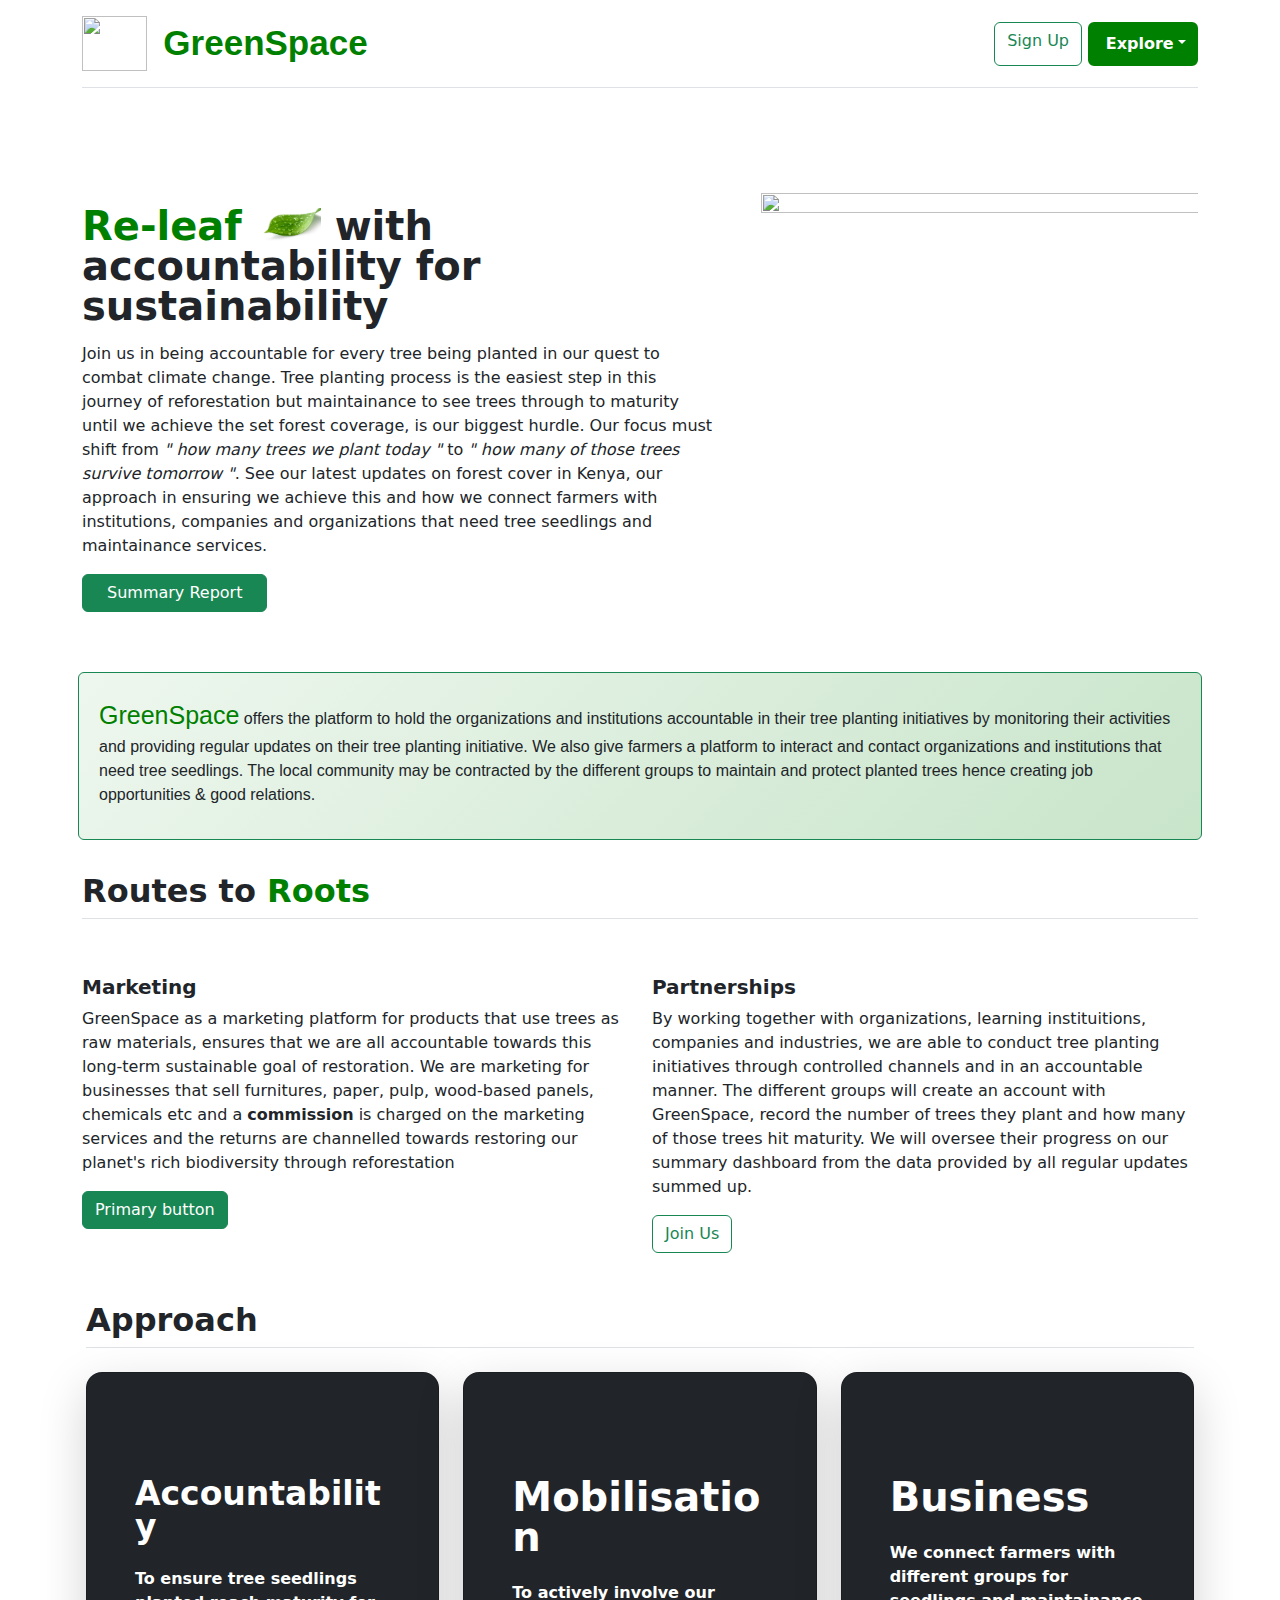
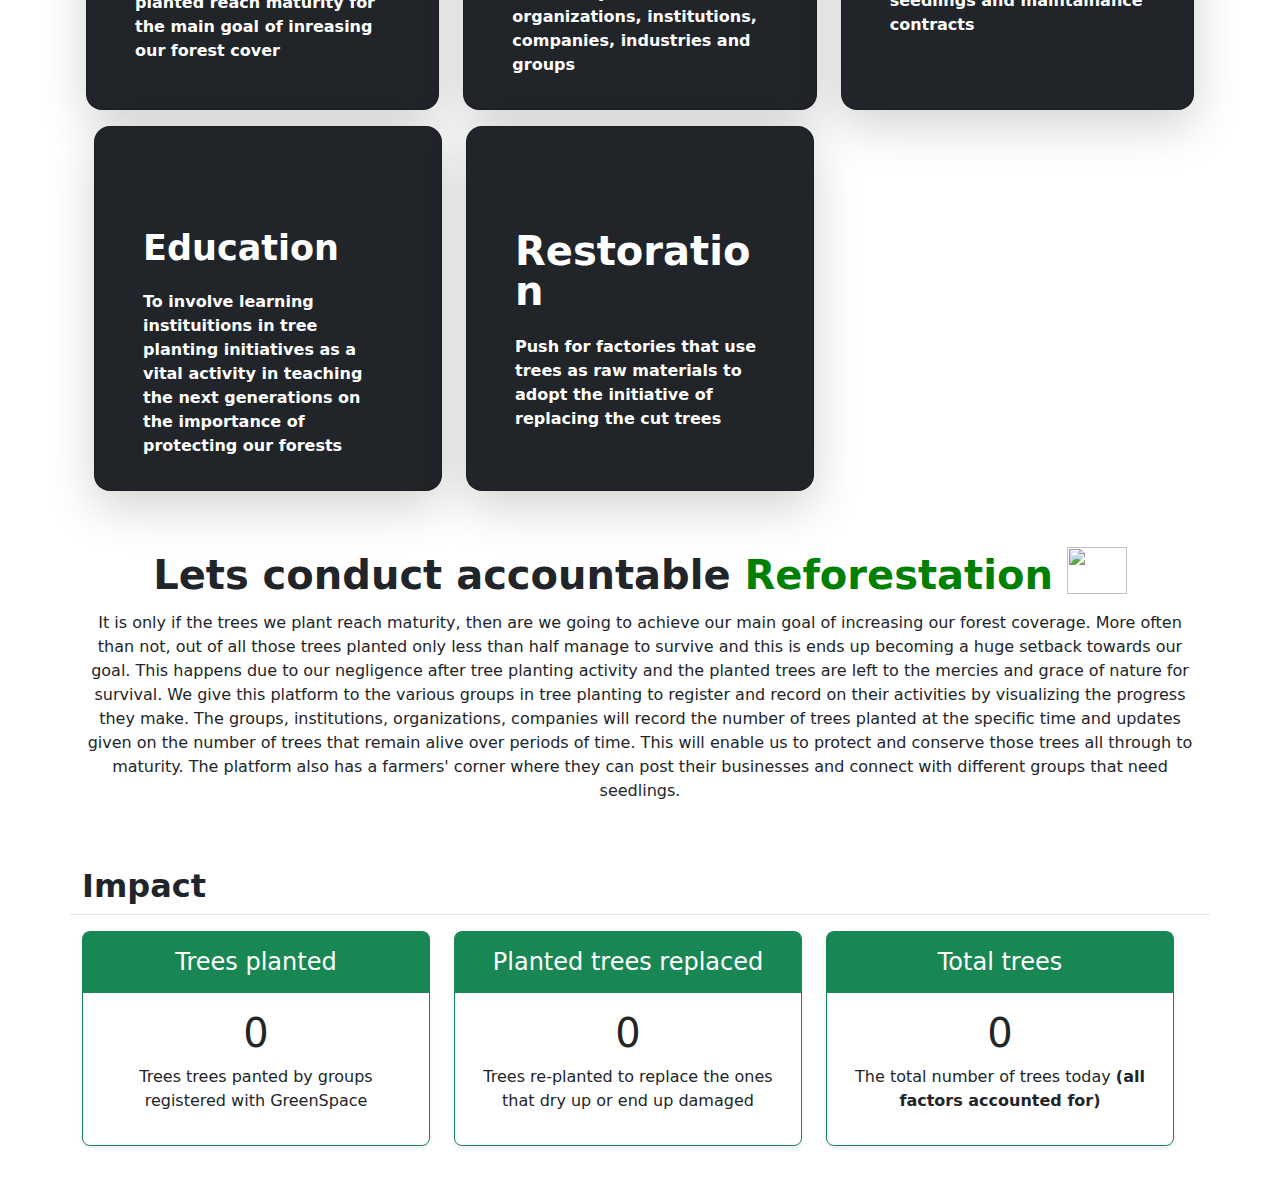
==== commit 3bed5636: "css styling" ====
--- a/index.html
+++ b/index.html
@@ -95,9 +95,6 @@
             <div class="row g-4 py-5">
 
               <div class="col-6 d-flex align-items-start">
-                <div class="icon-square text-bg-light d-inline-flex align-items-center justify-content-center fs-4 flex-shrink-0 me-3">
-                  <svg class="bi" width="1em" height="1em"><use xlink:href="#cpu-fill"/></svg>
-                </div>
                 <div>
                   <h3 class="fs-5 fw-bold">Marketing</h3>
                   <p>GreenSpace as a marketing platform for products that use trees as raw materials, ensures that we are all accountable towards
@@ -112,9 +109,6 @@
               </div>
 
               <div class="col-6 d-flex align-items-start">
-                <div class="icon-square text-bg-light d-inline-flex align-items-center justify-content-center fs-4 flex-shrink-0 me-3">
-                  <box-icon type='solid' name='group'></box-icon>
-                </div>
                 <div>
                   <h3 class="fs-5 fw-bold">Partnerships</h3>
                   <p>By working together with organizations, learning instituitions, companies and industries, we are able to conduct tree planting initiatives through controlled channels 
